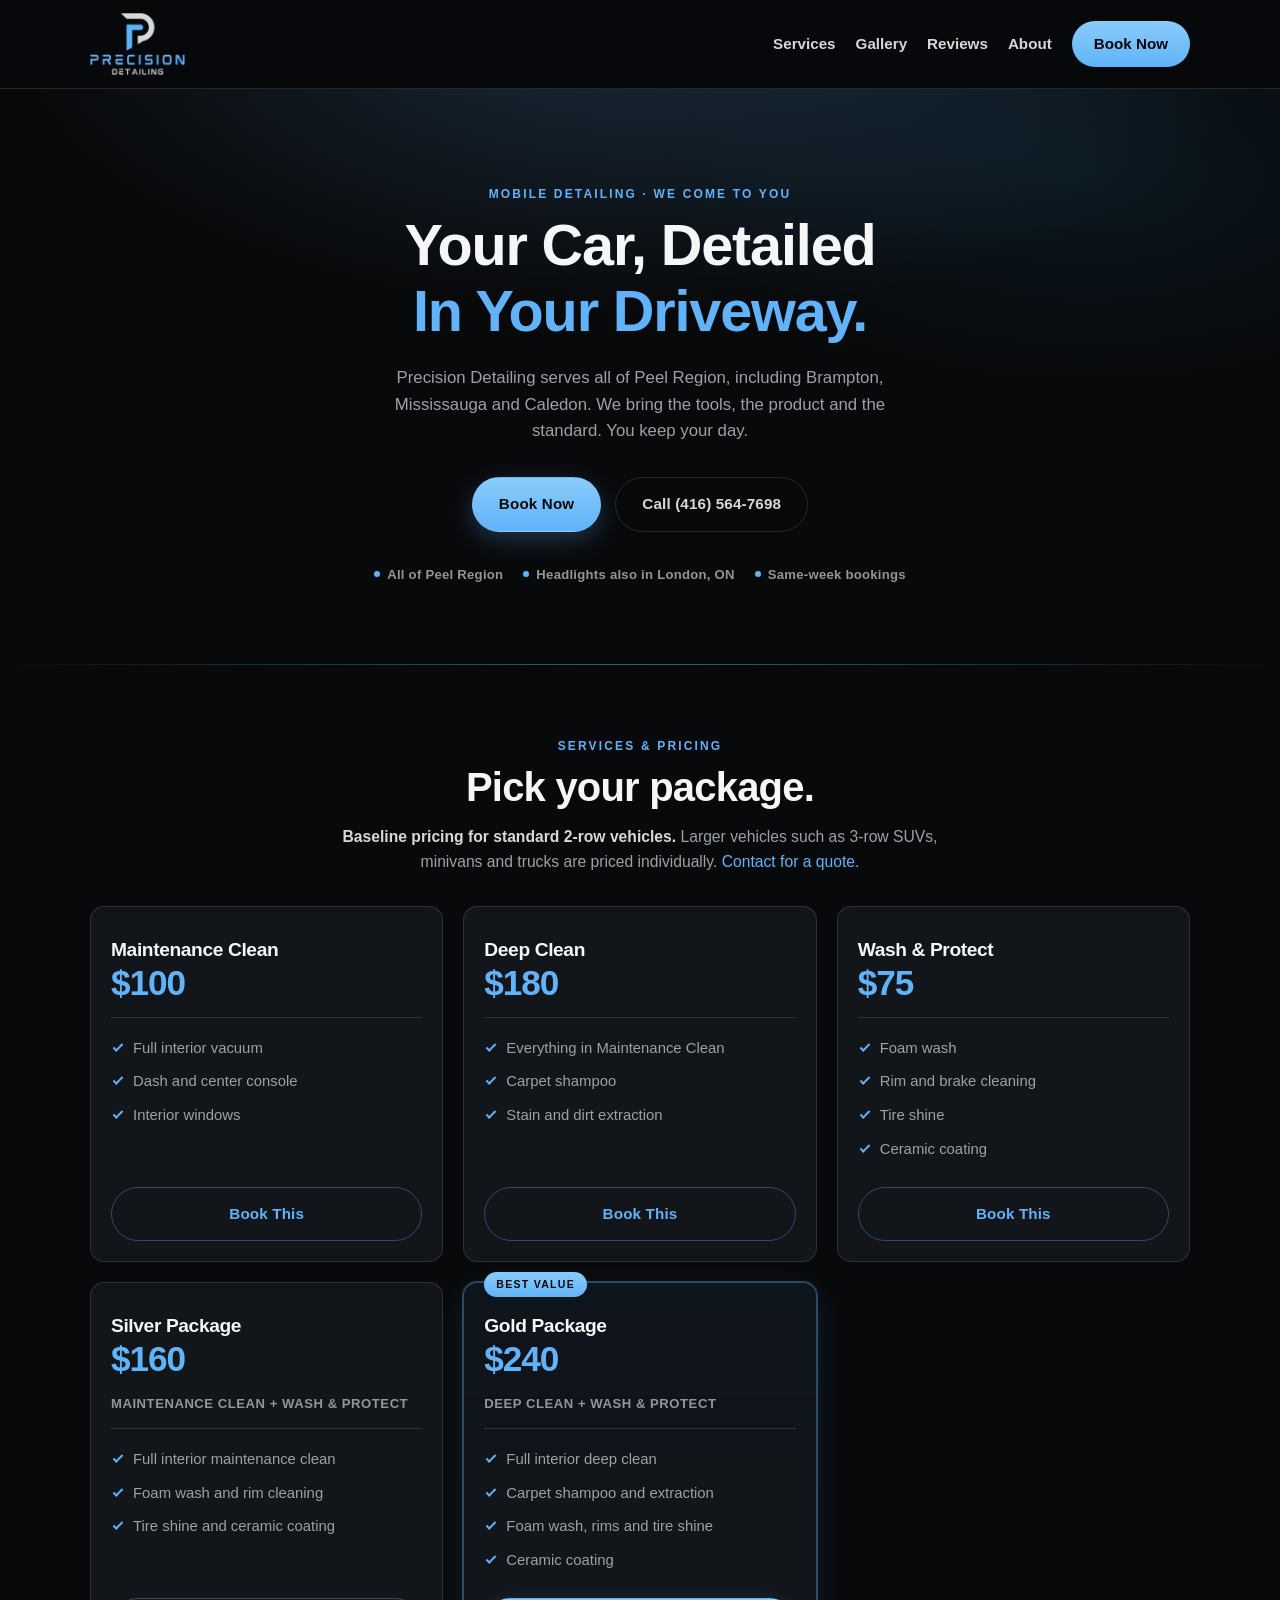
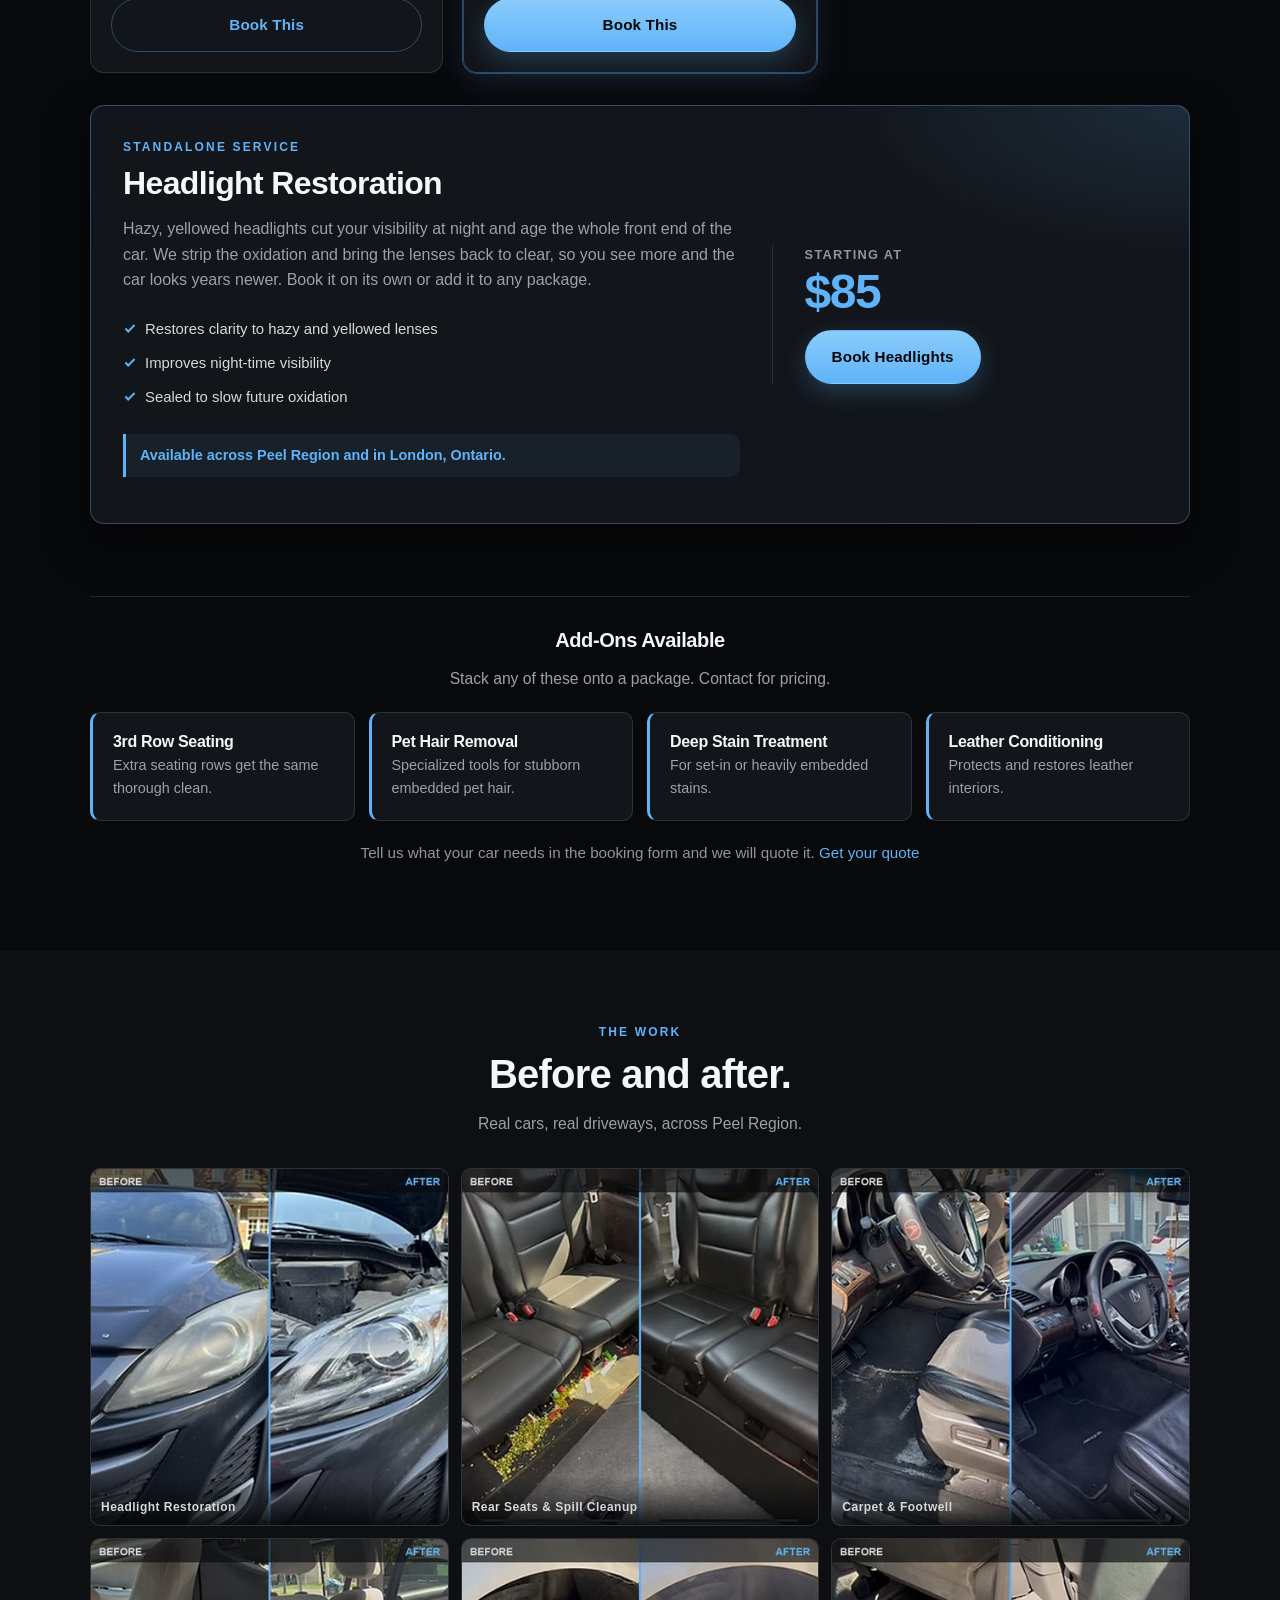
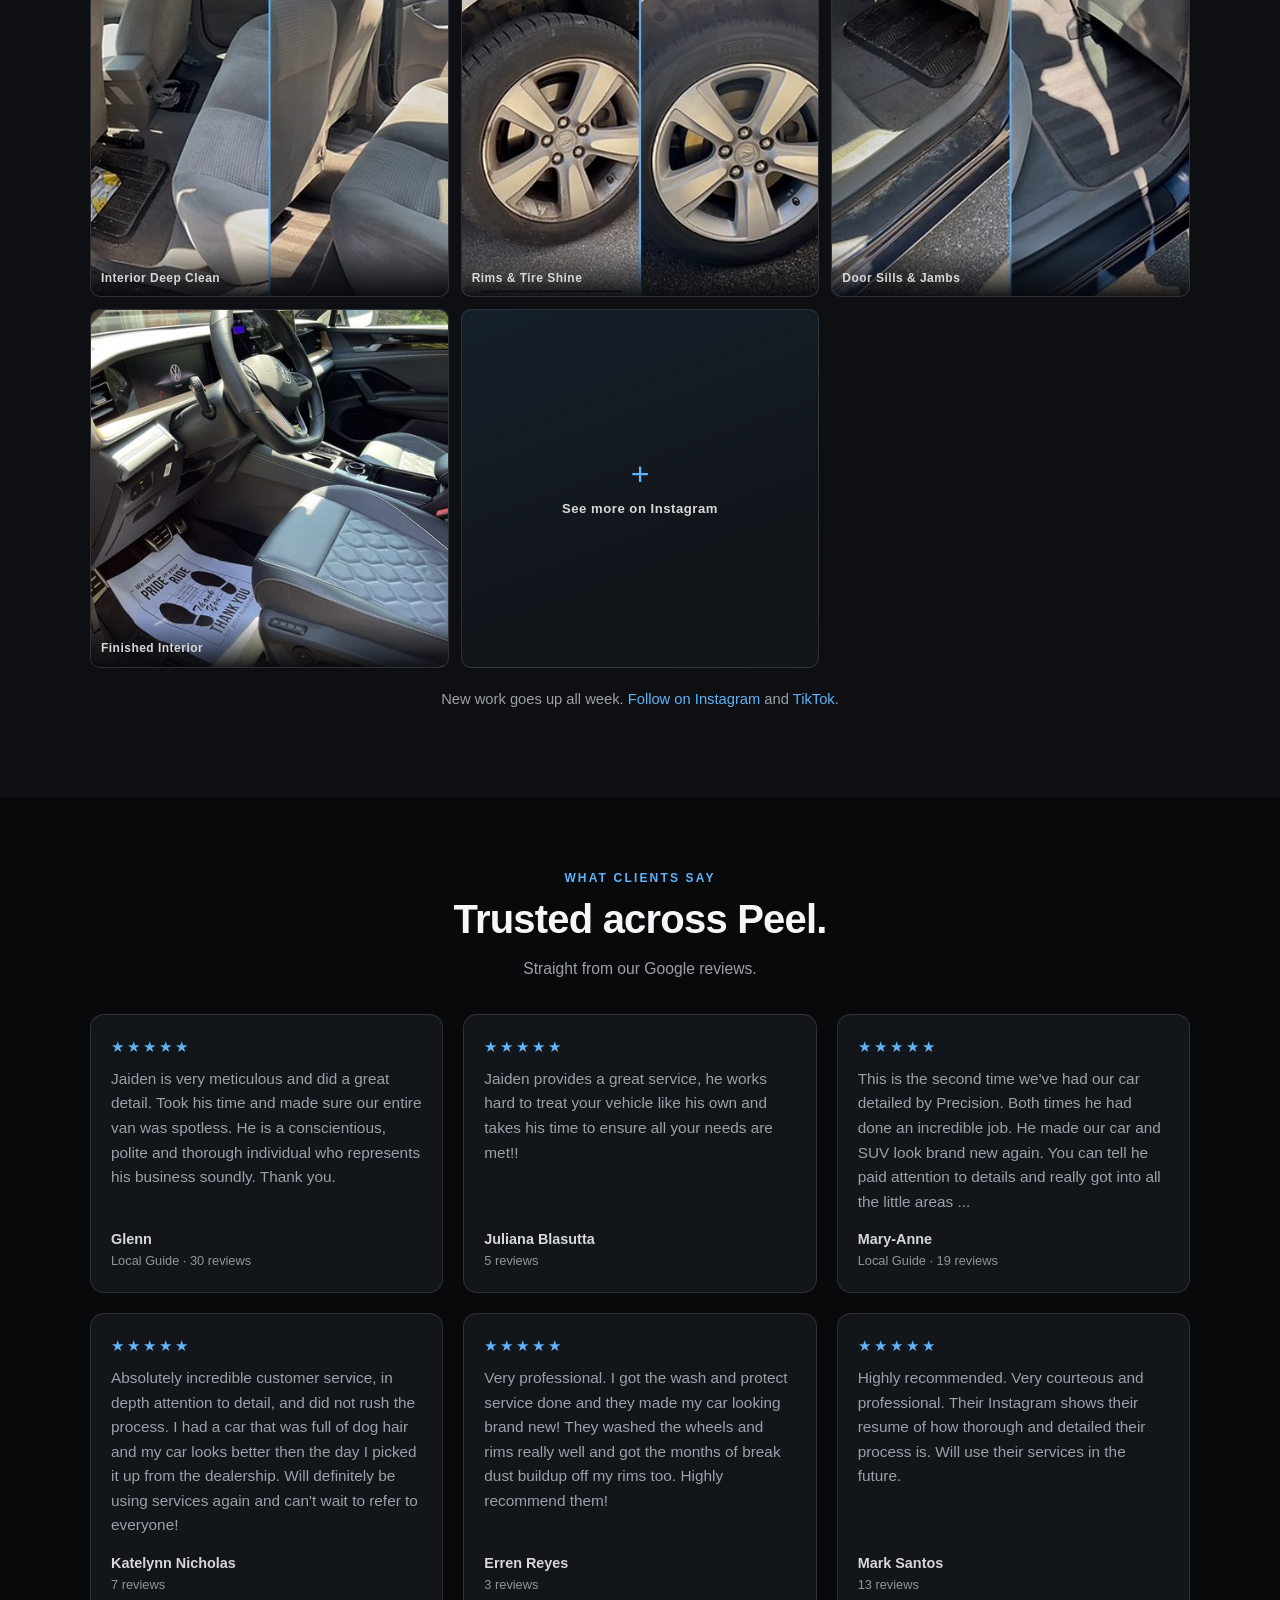
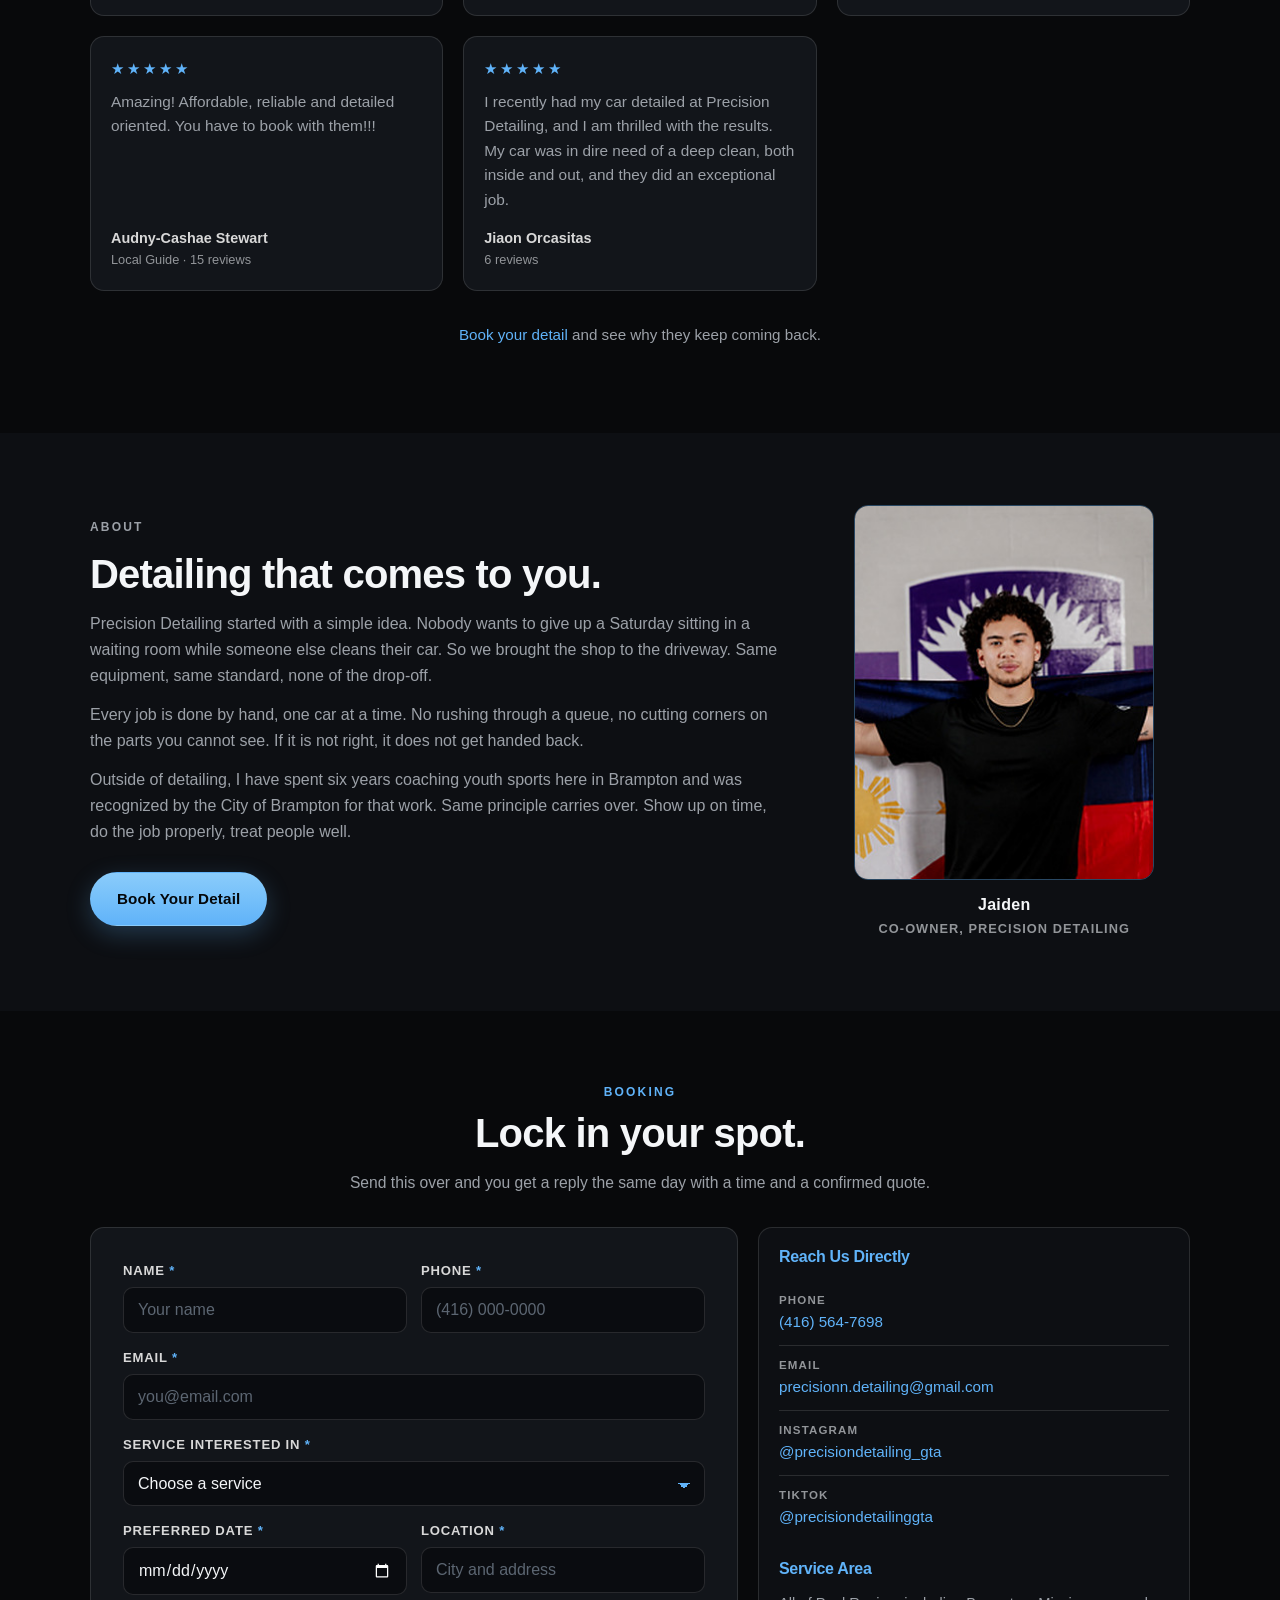
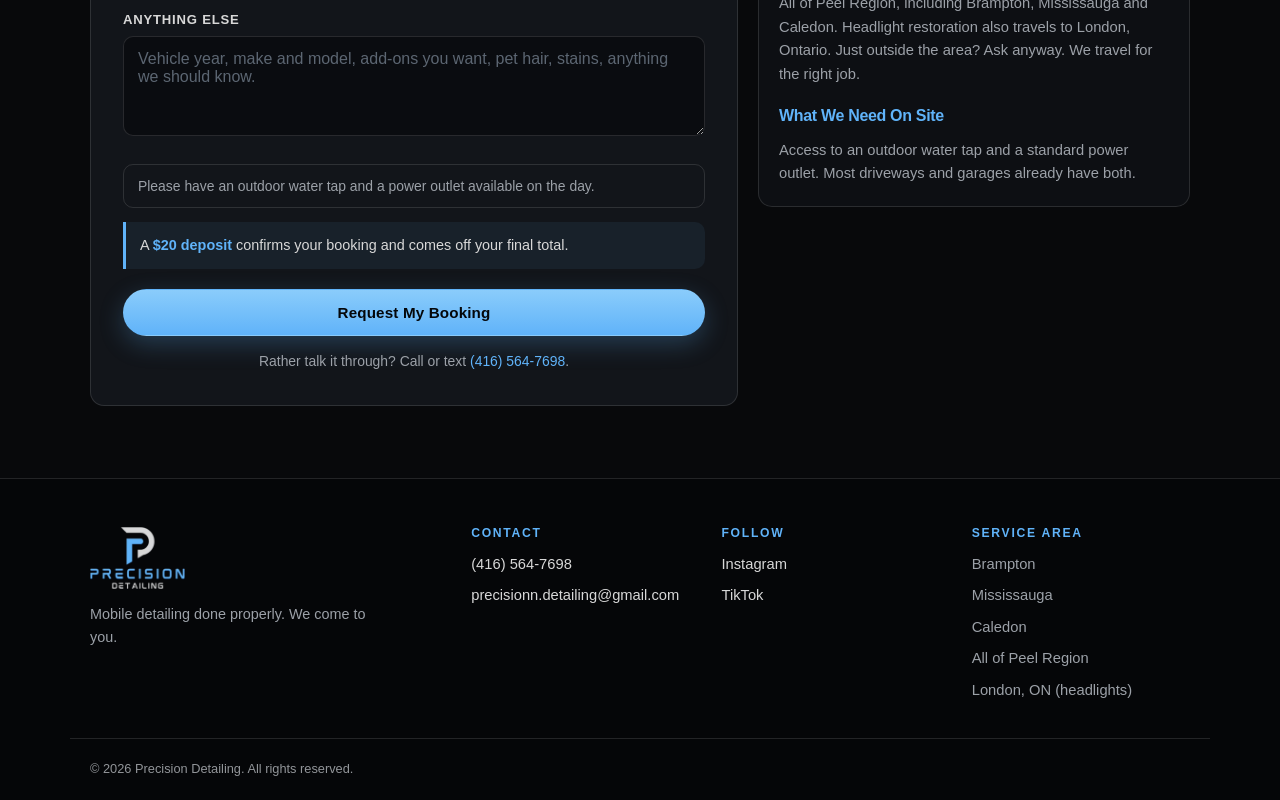
==== index.html @ 5f1ebd50 "Move site files to repo root and point URLs at the live domain The site lived in a "Precision-detail" ====
<!DOCTYPE html>
<html lang="en">
<head>
<meta charset="utf-8">
<meta name="viewport" content="width=device-width, initial-scale=1">

<!-- ============================================================
     SEO / PAGE META
     Swap this copy if you change your positioning later.
     ============================================================ -->
<title>Mobile Car Detailing in Brampton &amp; Mississauga | Precision Detailing</title>
<meta name="description" content="Precision Detailing brings professional mobile car detailing to your driveway across Peel Region, including Brampton, Mississauga and Caledon. Interior deep cleans, wash and ceramic protect, plus headlight restoration in Peel and London, Ontario. Book today.">
<meta name="theme-color" content="#0A0B0D">

<!-- UPDATE these two URLs once your real Netlify domain is live -->
<link rel="canonical" href="https://precisiondetailinggta.ca/">
<meta property="og:url" content="https://precisiondetailinggta.ca/">

<!-- Social share preview, built from your Peel Region banner graphic.
     Replace images/og-image.jpg with a 1200x630 photo if you prefer. -->
<meta property="og:type" content="website">
<meta property="og:title" content="Precision Detailing | Mobile Car Detailing, Brampton &amp; Mississauga">
<meta property="og:description" content="We come to you. Interior deep cleans, wash and ceramic protect across Peel Region. Headlight restoration in Peel and London, Ontario.">
<meta property="og:image" content="images/og-image.jpg">
<meta name="twitter:card" content="summary_large_image">

<!-- Favicon: your P mark, 256px on a black tile -->
<link rel="icon" href="favicon.png" type="image/png">
<link rel="apple-touch-icon" href="favicon.png">

<link rel="stylesheet" href="css/styles.css">

<!-- Marks that JavaScript is running. The scroll fade-in only applies when
     this class is present, so if JS ever fails the content still shows. -->
<script>document.documentElement.className += " js";</script>
</head>

<body>

<!-- Accessibility: lets keyboard users jump straight to the content -->
<a class="skip-link" href="#main">Skip to content</a>

<!-- ============================================================
     HEADER + NAV
     ============================================================ -->
<header class="site-header" id="siteHeader">
  <div class="wrap header-inner">

    <a class="brand" href="#hero" aria-label="Precision Detailing home">
      <!-- Logo, rebuilt from your Google profile upload with the black
           background removed so it sits on any dark surface.
           Size is controlled by .brand-logo in the stylesheet. -->
      <img class="brand-logo" fetchpriority="high" src="images/logo/logo.png" alt="Precision Detailing" width="400" height="260">
    </a>

    <!-- Mobile menu button -->
    <button class="nav-toggle" id="navToggle" aria-expanded="false" aria-controls="siteNav" aria-label="Open menu">
      <span class="nav-toggle-bar"></span>
      <span class="nav-toggle-bar"></span>
      <span class="nav-toggle-bar"></span>
    </button>

    <nav class="site-nav" id="siteNav" aria-label="Main">
      <ul>
        <li><a href="#services">Services</a></li>
        <li><a href="#gallery">Gallery</a></li>
        <li><a href="#reviews">Reviews</a></li>
        <li><a href="#about">About</a></li>
        <li><a class="nav-cta" href="#booking">Book Now</a></li>
      </ul>
    </nav>

  </div>
</header>

<main id="main">

<!-- ============================================================
     1. HERO
     ============================================================ -->
<section class="hero" id="hero">
  <div class="wrap hero-inner">

    <p class="eyebrow">Mobile Detailing &middot; We Come To You</p>

    <h1>Your Car, Detailed<br><span class="accent">In Your Driveway.</span></h1>

    <p class="hero-sub">
      Precision Detailing serves all of Peel Region, including Brampton,
      Mississauga and Caledon. We bring the tools, the product and the standard.
      You keep your day.
    </p>

    <div class="hero-actions">
      <a class="btn btn-primary" href="#booking">Book Now</a>
      <a class="btn btn-ghost" href="tel:+14165647698">Call (416) 564-7698</a>
    </div>

    <!-- Quick trust strip -->
    <ul class="trust-strip">
      <li>All of Peel Region</li>
      <li>Headlights also in London, ON</li>
      <li>Same-week bookings</li>
    </ul>

  </div>
</section>

<!-- ============================================================
     2. SERVICES &amp; PRICING
     ============================================================ -->
<section class="section" id="services">
  <div class="wrap">

    <header class="section-head">
      <p class="eyebrow">Services &amp; Pricing</p>
      <h2>Pick your package.</h2>
      <p class="section-sub">
        <strong>Baseline pricing for standard 2-row vehicles.</strong>
        Larger vehicles such as 3-row SUVs, minivans and trucks are priced individually.
        <a href="#booking">Contact for a quote.</a>
      </p>
    </header>

    <!-- PRICING CARDS
         To change a price, edit the number inside <span class="price-value">.
         To feature a different package, move the "card-featured" class. -->
    <div class="card-grid">

      <article class="card reveal">
        <h3 class="card-title">Maintenance Clean</h3>
        <p class="card-price"><span class="price-value">$100</span></p>
        <ul class="card-list">
          <li>Full interior vacuum</li>
          <li>Dash and center console</li>
          <li>Interior windows</li>
        </ul>
        <a class="btn btn-outline card-btn" href="#booking" data-service="Maintenance Clean - $100">Book This</a>
      </article>

      <article class="card reveal">
        <h3 class="card-title">Deep Clean</h3>
        <p class="card-price"><span class="price-value">$180</span></p>
        <ul class="card-list">
          <li>Everything in Maintenance Clean</li>
          <li>Carpet shampoo</li>
          <li>Stain and dirt extraction</li>
        </ul>
        <a class="btn btn-outline card-btn" href="#booking" data-service="Deep Clean - $180">Book This</a>
      </article>

      <article class="card reveal">
        <h3 class="card-title">Wash &amp; Protect</h3>
        <p class="card-price"><span class="price-value">$75</span></p>
        <ul class="card-list">
          <li>Foam wash</li>
          <li>Rim and brake cleaning</li>
          <li>Tire shine</li>
          <li>Ceramic coating</li>
        </ul>
        <a class="btn btn-outline card-btn" href="#booking" data-service="Wash &amp; Protect - $75">Book This</a>
      </article>

      <article class="card reveal">
        <h3 class="card-title">Silver Package</h3>
        <p class="card-price"><span class="price-value">$160</span></p>
        <p class="card-meta">Maintenance Clean + Wash &amp; Protect</p>
        <ul class="card-list">
          <li>Full interior maintenance clean</li>
          <li>Foam wash and rim cleaning</li>
          <li>Tire shine and ceramic coating</li>
        </ul>
        <a class="btn btn-outline card-btn" href="#booking" data-service="Silver Package - $160">Book This</a>
      </article>

      <article class="card card-featured reveal">
        <span class="card-flag">Best Value</span>
        <h3 class="card-title">Gold Package</h3>
        <p class="card-price"><span class="price-value">$240</span></p>
        <p class="card-meta">Deep Clean + Wash &amp; Protect</p>
        <ul class="card-list">
          <li>Full interior deep clean</li>
          <li>Carpet shampoo and extraction</li>
          <li>Foam wash, rims and tire shine</li>
          <li>Ceramic coating</li>
        </ul>
        <a class="btn btn-primary card-btn" href="#booking" data-service="Gold Package - $240">Book This</a>
      </article>

    </div>

    <!-- ------------------------------------------------------------
         HEADLIGHT RESTORATION
         Standalone service, equal weight to the packages above.
         ------------------------------------------------------------ -->
    <article class="feature-card reveal">
      <div class="feature-body">
        <p class="eyebrow">Standalone Service</p>
        <h3 class="feature-title">Headlight Restoration</h3>
        <p class="feature-text">
          Hazy, yellowed headlights cut your visibility at night and age the whole front end of the car.
          We strip the oxidation and bring the lenses back to clear, so you see more and the car looks
          years newer. Book it on its own or add it to any package.
        </p>
        <ul class="feature-list">
          <li>Restores clarity to hazy and yellowed lenses</li>
          <li>Improves night-time visibility</li>
          <li>Sealed to slow future oxidation</li>
        </ul>

        <!-- Headlights travel further than the rest of the menu -->
        <p class="feature-area">
          <strong>Available across Peel Region and in London, Ontario.</strong>
        </p>
      </div>

      <div class="feature-side">
        <p class="feature-price">
          <span class="price-lead">Starting at</span>
          <span class="price-value">$85</span>
        </p>
        <a class="btn btn-primary" href="#booking" data-service="Headlight Restoration - from $85">Book Headlights</a>
      </div>
    </article>

    <!-- ------------------------------------------------------------
         ADD-ONS (no prices, quoted on contact)
         ------------------------------------------------------------ -->
    <div class="addons">
      <header class="section-head section-head-sm">
        <h3>Add-Ons Available</h3>
        <p class="section-sub">Stack any of these onto a package. Contact for pricing.</p>
      </header>

      <ul class="addon-list">
        <li class="addon">
          <h4>3rd Row Seating</h4>
          <p>Extra seating rows get the same thorough clean.</p>
        </li>
        <li class="addon">
          <h4>Pet Hair Removal</h4>
          <p>Specialized tools for stubborn embedded pet hair.</p>
        </li>
        <li class="addon">
          <h4>Deep Stain Treatment</h4>
          <p>For set-in or heavily embedded stains.</p>
        </li>
        <li class="addon">
          <h4>Leather Conditioning</h4>
          <p>Protects and restores leather interiors.</p>
        </li>

        <!-- TEMPORARILY REMOVED. Delete these comment markers to put it back.
             If you do, change the desktop .addon-list column count in
             css/styles.css back to 3 so five cards still sit evenly.
        <li class="addon">
          <h4>Clay Bar / Paint Decontamination</h4>
          <p>Removes bonded contaminants before wash or coating.</p>
        </li>
        -->
      </ul>

      <p class="addons-cta">
        Tell us what your car needs in the booking form and we will quote it.
        <a href="#booking">Get your quote</a>
      </p>
    </div>

  </div>
</section>

<!-- ============================================================
     3. GALLERY

     Eight tiles. The first six are your before and after pairs, each
     one composed into a single image so the split reads instantly on a
     phone. The last two are finished-result shots.

     TO ADD A PAIR: the composites were built from the originals in
     images/incoming/. Send me a new pair and I will build the tile, or
     drop any square image in images/gallery/ and copy a <figure> block.

     Keep each file under about 300KB so the page stays quick on mobile.
     ============================================================ -->
<section class="section section-alt" id="gallery">
  <div class="wrap">

    <header class="section-head">
      <p class="eyebrow">The Work</p>
      <h2>Before and after.</h2>
      <p class="section-sub">Real cars, real driveways, across Peel Region.</p>
    </header>

    <div class="gallery-grid">

      <figure class="gallery-item reveal">
        <img srcset="images/gallery/ba-headlight-420.jpg 420w, images/gallery/ba-headlight.jpg 720w" sizes="(min-width: 1180px) 360px, (min-width: 600px) 31vw, 46vw" src="images/gallery/ba-headlight.jpg" alt="Headlight before and after restoration, hazy yellow lens restored to clear" loading="lazy" decoding="async" width="720" height="720">
        <figcaption>Headlight Restoration</figcaption>
      </figure>

      <figure class="gallery-item reveal">
        <img srcset="images/gallery/ba-rear-seats-420.jpg 420w, images/gallery/ba-rear-seats.jpg 720w" sizes="(min-width: 1180px) 360px, (min-width: 600px) 31vw, 46vw" src="images/gallery/ba-rear-seats.jpg" alt="Rear leather seats before and after, spilled candy and debris fully removed" loading="lazy" decoding="async" width="720" height="720">
        <figcaption>Rear Seats &amp; Spill Cleanup</figcaption>
      </figure>

      <figure class="gallery-item reveal">
        <img srcset="images/gallery/ba-carpet-420.jpg 420w, images/gallery/ba-carpet.jpg 720w" sizes="(min-width: 1180px) 360px, (min-width: 600px) 31vw, 46vw" src="images/gallery/ba-carpet.jpg" alt="Driver footwell before and after, stained carpet shampooed clean" loading="lazy" decoding="async" width="720" height="720">
        <figcaption>Carpet &amp; Footwell</figcaption>
      </figure>

      <figure class="gallery-item reveal">
        <img srcset="images/gallery/ba-interior-420.jpg 420w, images/gallery/ba-interior.jpg 720w" sizes="(min-width: 1180px) 360px, (min-width: 600px) 31vw, 46vw" src="images/gallery/ba-interior.jpg" alt="Cloth interior before and after a full deep clean" loading="lazy" decoding="async" width="720" height="720">
        <figcaption>Interior Deep Clean</figcaption>
      </figure>

      <figure class="gallery-item reveal">
        <img srcset="images/gallery/ba-wheel-420.jpg 420w, images/gallery/ba-wheel.jpg 720w" sizes="(min-width: 1180px) 360px, (min-width: 600px) 31vw, 46vw" src="images/gallery/ba-wheel.jpg" alt="Wheel before and after, brake dust removed and tire shine applied" loading="lazy" decoding="async" width="720" height="720">
        <figcaption>Rims &amp; Tire Shine</figcaption>
      </figure>

      <figure class="gallery-item reveal">
        <img srcset="images/gallery/ba-door-sill-420.jpg 420w, images/gallery/ba-door-sill.jpg 720w" sizes="(min-width: 1180px) 360px, (min-width: 600px) 31vw, 46vw" src="images/gallery/ba-door-sill.jpg" alt="Door sill and jamb before and after cleaning" loading="lazy" decoding="async" width="720" height="720">
        <figcaption>Door Sills &amp; Jambs</figcaption>
      </figure>

      <figure class="gallery-item reveal">
        <img srcset="images/gallery/interior-deep-clean-420.jpg 420w, images/gallery/interior-deep-clean.jpg 720w" sizes="(min-width: 1180px) 360px, (min-width: 600px) 31vw, 46vw" src="images/gallery/interior-deep-clean.jpg" alt="Freshly detailed Volkswagen interior with the driver area spotless" loading="lazy" decoding="async" width="720" height="720">
        <figcaption>Finished Interior</figcaption>
      </figure>

      <!-- Closing CTA tile. Spans the full grid width so the rows above
           stay even no matter how many photos you add. -->
      <a class="gallery-item gallery-more reveal" href="https://www.instagram.com/precisiondetailing_gta/" target="_blank" rel="noopener">
        <span class="gallery-more-inner">
          <span class="gallery-more-plus" aria-hidden="true">+</span>
          <span class="gallery-more-text">See more on Instagram</span>
        </span>
      </a>

    </div>

    <p class="gallery-note">
      New work goes up all week.
      <a href="https://www.instagram.com/precisiondetailing_gta/" target="_blank" rel="noopener">Follow on Instagram</a>
      and
      <a href="https://www.tiktok.com/@precisiondetailinggta" target="_blank" rel="noopener">TikTok</a>.
    </p>

  </div>
</section>

<!-- ============================================================
     REVIEWS

     Real Google reviews, quoted word for word.

     TO ADD A NEW ONE: copy any <blockquote> block below, paste it at
     the top of the grid, and swap the text and the name. Keep the
     newest at the top.

     Two reviews were cut off by the Google "More" link when they were
     collected. Those two end with an ellipsis and are marked with a
     comment. Paste the full text in whenever you grab it.
     ============================================================ -->
<section class="section" id="reviews">
  <div class="wrap">

    <header class="section-head">
      <p class="eyebrow">What Clients Say</p>
      <h2>Trusted across Peel.</h2>
      <p class="section-sub">Straight from our Google reviews.</p>
    </header>

    <div class="review-grid">

      <blockquote class="review reveal">
        <p class="stars" aria-label="5 out of 5 stars">&#9733;&#9733;&#9733;&#9733;&#9733;</p>
        <p class="review-text">Jaiden is very meticulous and did a great detail. Took his time and made sure our entire van was spotless. He is a conscientious, polite and thorough individual who represents his business soundly. Thank you.</p>
        <cite>Glenn <span>Local Guide &middot; 30 reviews</span></cite>
      </blockquote>

      <blockquote class="review reveal">
        <p class="stars" aria-label="5 out of 5 stars">&#9733;&#9733;&#9733;&#9733;&#9733;</p>
        <p class="review-text">Jaiden provides a great service, he works hard to treat your vehicle like his own and takes his time to ensure all your needs are met!!</p>
        <cite>Juliana Blasutta <span>5 reviews</span></cite>
      </blockquote>

      <!-- Text below was truncated by Google. Paste the full version when you have it. -->
      <blockquote class="review reveal">
        <p class="stars" aria-label="5 out of 5 stars">&#9733;&#9733;&#9733;&#9733;&#9733;</p>
        <p class="review-text">This is the second time we've had our car detailed by Precision. Both times he had done an incredible job. He made our car and SUV look brand new again. You can tell he paid attention to details and really got into all the little areas ...</p>
        <cite>Mary-Anne <span>Local Guide &middot; 19 reviews</span></cite>
      </blockquote>

      <blockquote class="review reveal">
        <p class="stars" aria-label="5 out of 5 stars">&#9733;&#9733;&#9733;&#9733;&#9733;</p>
        <p class="review-text">Absolutely incredible customer service, in depth attention to detail, and did not rush the process. I had a car that was full of dog hair and my car looks better then the day I picked it up from the dealership. Will definitely be using services again and can't wait to refer to everyone!</p>
        <cite>Katelynn Nicholas <span>7 reviews</span></cite>
      </blockquote>

      <blockquote class="review reveal">
        <p class="stars" aria-label="5 out of 5 stars">&#9733;&#9733;&#9733;&#9733;&#9733;</p>
        <p class="review-text">Very professional. I got the wash and protect service done and they made my car looking brand new! They washed the wheels and rims really well and got the months of break dust buildup off my rims too. Highly recommend them!</p>
        <cite>Erren Reyes <span>3 reviews</span></cite>
      </blockquote>

      <blockquote class="review reveal">
        <p class="stars" aria-label="5 out of 5 stars">&#9733;&#9733;&#9733;&#9733;&#9733;</p>
        <p class="review-text">Highly recommended. Very courteous and professional. Their Instagram shows their resume of how thorough and detailed their process is. Will use their services in the future.</p>
        <cite>Mark Santos <span>13 reviews</span></cite>
      </blockquote>

      <blockquote class="review reveal">
        <p class="stars" aria-label="5 out of 5 stars">&#9733;&#9733;&#9733;&#9733;&#9733;</p>
        <p class="review-text">Amazing! Affordable, reliable and detailed oriented. You have to book with them!!!</p>
        <cite>Audny-Cashae Stewart <span>Local Guide &middot; 15 reviews</span></cite>
      </blockquote>

      <!-- Text below was truncated by Google. Paste the full version when you have it. -->
      <blockquote class="review reveal">
        <p class="stars" aria-label="5 out of 5 stars">&#9733;&#9733;&#9733;&#9733;&#9733;</p>
        <p class="review-text">I recently had my car detailed at Precision Detailing, and I am thrilled with the results. My car was in dire need of a deep clean, both inside and out, and they did an exceptional job.</p>
        <cite>Jiaon Orcasitas <span>6 reviews</span></cite>
      </blockquote>

    </div>

    <!-- LINK TO YOUR GOOGLE PROFILE
         Send me your Google Business Profile URL and I will drop it in
         here, or paste it into the href yourself and delete this comment. -->
    <p class="reviews-cta">
      <a href="#booking">Book your detail</a> and see why they keep coming back.
    </p>

  </div>
</section>

<!-- ============================================================
     4. ABOUT
     ============================================================ -->
<section class="section section-alt" id="about">
  <div class="wrap about-inner">

    <div class="about-copy">
      <p class="eyebrow">About</p>
      <h2>Detailing that comes to you.</h2>

      <p>
        Precision Detailing started with a simple idea. Nobody wants to give up a Saturday
        sitting in a waiting room while someone else cleans their car. So we brought the shop
        to the driveway. Same equipment, same standard, none of the drop-off.
      </p>

      <p>
        Every job is done by hand, one car at a time. No rushing through a queue, no cutting
        corners on the parts you cannot see. If it is not right, it does not get handed back.
      </p>

      <p>
        Outside of detailing, I have spent six years coaching youth sports here in Brampton and
        was recognized by the City of Brampton for that work. Same principle carries over.
        Show up on time, do the job properly, treat people well.
      </p>

      <a class="btn btn-primary" href="#booking">Book Your Detail</a>
    </div>

    <!-- Co-owner card. The portrait is deliberately capped at 300px so it
         displays close to its native resolution and stays sharp.
         To swap the photo, drop a new file in images/ and update the src.
         A 4:5 crop fits the frame without any cropping surprises. -->
    <figure class="about-media">
      <img src="images/about-photo.jpg"
           srcset="images/about-photo.jpg 300w, images/about-photo-600.jpg 600w"
           sizes="300px"
           alt="Jaiden, co-owner of Precision Detailing" loading="lazy" decoding="async" width="300" height="375">
      <figcaption>
        <strong>Jaiden</strong>
        <span>Co-Owner, Precision Detailing</span>
      </figcaption>
    </figure>

  </div>
</section>

<!-- ============================================================
     5. BOOKING / CONTACT
     ------------------------------------------------------------
     THIS SECTION IS A SELF-CONTAINED COMPONENT.

     TO SWAP IN A BOOKING WIDGET LATER (Acuity, Calendly, Square):
       1. Delete everything between BOOKING-FORM START and
          BOOKING-FORM END below.
       2. Paste the widget embed code in that gap.
     Nothing else on the page reads from this form, so the rest of
     the site keeps working untouched.
     ============================================================ -->
<section class="section" id="booking">
  <div class="wrap">

    <header class="section-head">
      <p class="eyebrow">Booking</p>
      <h2>Lock in your spot.</h2>
      <p class="section-sub">
        Send this over and you get a reply the same day with a time and a confirmed quote.
      </p>
    </header>

    <div class="booking-panel">

      <!-- ===== BOOKING-FORM START ===== -->
      <!--
        NETLIFY FORMS SETUP
          - data-netlify="true" registers the form automatically on deploy.
          - The hidden "form-name" input is required by Netlify.
          - data-netlify-honeypot enables spam filtering via the bot-field.
          - Submissions land in: Netlify dashboard > Forms > booking
          - Email alerts: Forms > Settings and usage > Form notifications
          - action="/thanks.html" sends people to the thank-you page on submit.
      -->
      <form
        class="booking-form"
        name="booking"
        method="POST"
        action="/thanks.html"
        data-netlify="true"
        data-netlify-honeypot="bot-field"
      >
        <input type="hidden" name="form-name" value="booking">

        <!-- Honeypot. Hidden from real users, catches bots. -->
        <p class="hidden-field">
          <label>Leave this field empty: <input name="bot-field" tabindex="-1" autocomplete="off"></label>
        </p>

        <div class="field-row">
          <div class="field">
            <label for="name">Name <span class="req">*</span></label>
            <input type="text" id="name" name="name" autocomplete="name" required placeholder="Your name">
          </div>

          <div class="field">
            <label for="phone">Phone <span class="req">*</span></label>
            <input type="tel" id="phone" name="phone" autocomplete="tel" required placeholder="(416) 000-0000">
          </div>
        </div>

        <div class="field">
          <label for="email">Email <span class="req">*</span></label>
          <input type="email" id="email" name="email" autocomplete="email" required placeholder="you@email.com">
        </div>

        <div class="field">
          <label for="service">Service Interested In <span class="req">*</span></label>
          <!-- Clicking "Book This" on any package auto-selects the match here. -->
          <select id="service" name="service" required>
            <option value="" disabled selected>Choose a service</option>
            <option>Maintenance Clean - $100</option>
            <option>Deep Clean - $180</option>
            <option>Wash &amp; Protect - $75</option>
            <option>Silver Package - $160</option>
            <option>Gold Package - $240</option>
            <option>Headlight Restoration - from $85</option>
            <option>Add-ons only, quote me</option>
            <option>Larger vehicle (3-row SUV, minivan, truck), quote me</option>
            <option>Not sure yet, recommend something</option>
          </select>
        </div>

        <div class="field-row">
          <div class="field">
            <label for="date">Preferred Date <span class="req">*</span></label>
            <input type="date" id="date" name="preferred-date" required>
          </div>

          <div class="field">
            <label for="location">Location <span class="req">*</span></label>
            <input type="text" id="location" name="location" autocomplete="address-level2" required placeholder="City and address">
          </div>
        </div>

        <div class="field">
          <label for="notes">Anything Else</label>
          <textarea id="notes" name="notes" rows="4" placeholder="Vehicle year, make and model, add-ons you want, pet hair, stains, anything we should know."></textarea>
        </div>

        <!-- On-site requirement. Remove this if you add a water tank
             and generator to the setup later. -->
        <p class="site-note">
          Please have an outdoor water tap and a power outlet available on the day.
        </p>

        <!-- Deposit note. Edit the amount here if it ever changes. -->
        <p class="deposit-note">
          A <strong>$20 deposit</strong> confirms your booking and comes off your final total.
        </p>

        <button class="btn btn-primary btn-block" type="submit">Request My Booking</button>

        <p class="form-fineprint">
          Rather talk it through? Call or text <a href="tel:+14165647698">(416) 564-7698</a>.
        </p>
      </form>
      <!-- ===== BOOKING-FORM END ===== -->

      <!-- Contact card. Sits beside the form on desktop, below it on mobile. -->
      <aside class="booking-aside">
        <h3>Reach Us Directly</h3>
        <ul class="contact-list">
          <li><span class="contact-label">Phone</span><a href="tel:+14165647698">(416) 564-7698</a></li>
          <li><span class="contact-label">Email</span><a href="mailto:precisionn.detailing@gmail.com">precisionn.detailing@gmail.com</a></li>
          <li><span class="contact-label">Instagram</span><a href="https://www.instagram.com/precisiondetailing_gta/" target="_blank" rel="noopener">@precisiondetailing_gta</a></li>
          <li><span class="contact-label">TikTok</span><a href="https://www.tiktok.com/@precisiondetailinggta" target="_blank" rel="noopener">@precisiondetailinggta</a></li>
        </ul>

        <h3 class="aside-sub">Service Area</h3>
        <p class="aside-text">
          All of Peel Region, including Brampton, Mississauga and Caledon.
          Headlight restoration also travels to London, Ontario.
          Just outside the area? Ask anyway. We travel for the right job.
        </p>

        <!-- What the client needs to have ready.
             Edit this if your setup changes and you add a water tank. -->
        <h3 class="aside-sub">What We Need On Site</h3>
        <p class="aside-text">
          Access to an outdoor water tap and a standard power outlet.
          Most driveways and garages already have both.
        </p>
      </aside>

    </div>
  </div>
</section>

</main>

<!-- ============================================================
     6. FOOTER
     ============================================================ -->
<footer class="site-footer">
  <div class="wrap footer-inner">

    <div class="footer-brand">
      <img class="brand-logo brand-logo-footer" loading="lazy" decoding="async" src="images/logo/logo.png" alt="Precision Detailing" width="400" height="260">

      <p class="footer-tagline">Mobile detailing done properly. We come to you.</p>
    </div>

    <div class="footer-col">
      <h4>Contact</h4>
      <ul>
        <li><a href="tel:+14165647698">(416) 564-7698</a></li>
        <li><a href="mailto:precisionn.detailing@gmail.com">precisionn.detailing@gmail.com</a></li>
      </ul>
    </div>

    <div class="footer-col">
      <h4>Follow</h4>
      <ul>
        <li><a href="https://www.instagram.com/precisiondetailing_gta/" target="_blank" rel="noopener">Instagram</a></li>
        <li><a href="https://www.tiktok.com/@precisiondetailinggta" target="_blank" rel="noopener">TikTok</a></li>
      </ul>
    </div>

    <div class="footer-col">
      <h4>Service Area</h4>
      <ul>
        <li>Brampton</li>
        <li>Mississauga</li>
        <li>Caledon</li>
        <li>All of Peel Region</li>
        <li>London, ON (headlights)</li>
      </ul>
    </div>

  </div>

  <div class="wrap footer-bottom">
    <p>&copy; <span id="year">2026</span> Precision Detailing. All rights reserved.</p>
  </div>
</footer>

<!-- Sticky mobile action bar. Hidden on desktop. -->
<div class="mobile-bar">
  <a class="mobile-bar-call" href="tel:+14165647698">Call</a>
  <a class="mobile-bar-book" href="#booking">Book Now</a>
</div>

<!-- Lightbox overlay for gallery images -->
<div class="lightbox" id="lightbox" hidden>
  <button class="lightbox-close" id="lightboxClose" aria-label="Close image">&times;</button>
  <img id="lightboxImg" src="" alt="">
</div>

<!-- ============================================================
     LOCAL BUSINESS SCHEMA
     Helps Google surface you for searches like
     "mobile detailing Brampton" and "mobile detailing Mississauga".
     UPDATE the url, image and logo values once your domain is live.
     ============================================================ -->
<script type="application/ld+json">
{
  "@context": "https://schema.org",
  "@type": "AutoDetailing",
  "@id": "https://precisiondetailinggta.ca/#business",
  "name": "Precision Detailing",
  "description": "Mobile car detailing serving all of Peel Region, including Brampton, Mississauga and Caledon. Interior maintenance and deep cleans, exterior wash with ceramic coating, and headlight restoration, performed at the customer location. Headlight restoration is also available in London, Ontario.",
  "url": "https://precisiondetailinggta.ca/",
  "image": "https://precisiondetailinggta.ca/images/og-image.jpg",
  "logo": "https://precisiondetailinggta.ca/images/logo/logo.png",
  "telephone": "+1-416-564-7698",
  "email": "precisionn.detailing@gmail.com",
  "priceRange": "$75-$240",
  "currenciesAccepted": "CAD",
  "address": {
    "@type": "PostalAddress",
    "addressLocality": "Brampton",
    "addressRegion": "ON",
    "addressCountry": "CA"
  },
  "areaServed": [
    { "@type": "City", "name": "Brampton" },
    { "@type": "City", "name": "Mississauga" },
    { "@type": "City", "name": "Caledon" },
    { "@type": "AdministrativeArea", "name": "Peel Region" }
  ],
  "sameAs": [
    "https://www.instagram.com/precisiondetailing_gta/",
    "https://www.tiktok.com/@precisiondetailinggta"
  ],
  "hasOfferCatalog": {
    "@type": "OfferCatalog",
    "name": "Mobile Detailing Services",
    "itemListElement": [
      {
        "@type": "Offer",
        "priceCurrency": "CAD",
        "price": "100",
        "itemOffered": {
          "@type": "Service",
          "name": "Maintenance Clean",
          "description": "Interior vacuum, dash and center console, interior windows. Baseline price for standard 2-row vehicles."
        }
      },
      {
        "@type": "Offer",
        "priceCurrency": "CAD",
        "price": "180",
        "itemOffered": {
          "@type": "Service",
          "name": "Deep Clean",
          "description": "Everything in the Maintenance Clean plus carpet shampoo and stain and dirt extraction."
        }
      },
      {
        "@type": "Offer",
        "priceCurrency": "CAD",
        "price": "75",
        "itemOffered": {
          "@type": "Service",
          "name": "Wash and Protect",
          "description": "Foam wash, rim and brake cleaning, tire shine and ceramic coating."
        }
      },
      {
        "@type": "Offer",
        "priceCurrency": "CAD",
        "price": "160",
        "itemOffered": {
          "@type": "Service",
          "name": "Silver Package",
          "description": "Maintenance Clean combined with Wash and Protect."
        }
      },
      {
        "@type": "Offer",
        "priceCurrency": "CAD",
        "price": "240",
        "itemOffered": {
          "@type": "Service",
          "name": "Gold Package",
          "description": "Deep Clean combined with Wash and Protect."
        }
      },
      {
        "@type": "Offer",
        "priceCurrency": "CAD",
        "priceSpecification": {
          "@type": "PriceSpecification",
          "priceCurrency": "CAD",
          "minPrice": "85"
        },
        "areaServed": [
          { "@type": "City", "name": "Brampton" },
          { "@type": "City", "name": "Mississauga" },
          { "@type": "City", "name": "Caledon" },
          { "@type": "AdministrativeArea", "name": "Peel Region" },
          { "@type": "City", "name": "London", "containedInPlace": { "@type": "AdministrativeArea", "name": "Ontario" } }
        ],
        "itemOffered": {
          "@type": "Service",
          "name": "Headlight Restoration",
          "description": "Restores clarity to hazy, yellowed headlights, improving visibility and appearance. Starting at 85 CAD. Available across Peel Region and in London, Ontario."
        }
      }
    ]
  }
}
</script>

<script src="js/main.js" defer></script>
</body>
</html>
---- css/styles.css ----
/* ============================================================
   PRECISION DETAILING
   Mobile-first stylesheet.

   Structure of this file:
     1.  Design tokens (colors, spacing, type)
     2.  Base and reset
     3.  Buttons
     4.  Header and navigation
     5.  Hero
     6.  Section shells
     7.  Pricing cards
     8.  Headlight restoration feature
     9.  Add-ons
     10. Gallery and lightbox
     11. Reviews
     12. About
     13. Booking form
     14. Footer
     15. Sticky mobile bar
     16. Reveal animation
     17. Desktop breakpoints
   ============================================================ */


/* ------------------------------------------------------------
   1. DESIGN TOKENS
   All brand colors live here. Change them in one place and the
   whole site follows. Values are pulled from the logo:
   black background, light blue primary, silver secondary.
   ------------------------------------------------------------ */
:root {
  /* Backgrounds */
  --bg:          #08090B;   /* page black */
  --bg-alt:      #0D0F13;   /* alternating section band */
  --surface:     #12151A;   /* cards and panels */
  --surface-2:   #171B21;   /* raised / hover state */

  /* Brand accents.
     Sampled straight from the logo file, so these match it exactly. */
  --blue:        #60B3F9;   /* the logo blue */
  --blue-bright: #8ACCFB;   /* hover / highlight */
  --blue-deep:   #2A7FBE;   /* gradients and shadows */
  --silver:      #D8D8D8;   /* the logo silver */
  --silver-dim:  #929599;   /* muted silver for body copy */

  /* Text */
  --text:        #F4F6F8;
  --text-muted:  #9CA1A8;

  /* Lines */
  --line:        rgba(216, 216, 216, 0.14);
  --line-blue:   rgba(96, 179, 249, 0.35);

  /* Layout */
  --wrap:        1140px;
  --radius:      14px;
  --radius-sm:   10px;

  /* Spacing scale */
  --s-1: 0.5rem;
  --s-2: 0.875rem;
  --s-3: 1.25rem;
  --s-4: 2rem;
  --s-5: 3rem;
  --s-6: 4.5rem;

  /* Effects */
  --shadow: 0 18px 40px rgba(0, 0, 0, 0.5);
  --glow:   0 0 0 1px var(--line-blue), 0 10px 30px rgba(96, 179, 249, 0.14);

  /* Type.
     Uses the system font stack so nothing has to download.
     Want a custom font? Add a Google Fonts <link> in index.html
     and put the family name at the front of this list. */
  --font: -apple-system, BlinkMacSystemFont, "Segoe UI", Roboto,
          "Helvetica Neue", Arial, sans-serif;
}


/* ------------------------------------------------------------
   2. BASE AND RESET
   ------------------------------------------------------------ */
*, *::before, *::after { box-sizing: border-box; }

html {
  scroll-behavior: smooth;
  /* Stops sticky header from covering anchor targets */
  scroll-padding-top: 84px;
  -webkit-text-size-adjust: 100%;
}

body {
  margin: 0;
  background: var(--bg);
  color: var(--text);
  font-family: var(--font);
  font-size: 16px;
  line-height: 1.6;
  -webkit-font-smoothing: antialiased;
  overflow-x: hidden;
  /* Room for the sticky mobile action bar */
  padding-bottom: 68px;
}

img { max-width: 100%; height: auto; display: block; }

a { color: var(--blue); text-decoration: none; }
a:hover { color: var(--blue-bright); }

h1, h2, h3, h4 {
  margin: 0 0 var(--s-2);
  line-height: 1.15;
  letter-spacing: -0.02em;
  font-weight: 700;
}

h1 { font-size: clamp(2.1rem, 8vw, 3.6rem); }
h2 { font-size: clamp(1.7rem, 5.5vw, 2.5rem); }
h3 { font-size: 1.25rem; }

p { margin: 0 0 var(--s-2); }

ul { margin: 0; padding: 0; list-style: none; }

.wrap {
  width: 100%;
  max-width: var(--wrap);
  margin: 0 auto;
  padding: 0 20px;
}

/* Small blue label above headings */
.eyebrow {
  color: var(--blue);
  font-size: 0.75rem;
  font-weight: 700;
  letter-spacing: 0.18em;
  text-transform: uppercase;
  margin-bottom: var(--s-1);
}

.accent { color: var(--blue); }

/* Keyboard-only skip link */
.skip-link {
  position: absolute;
  left: -9999px;
  top: 0;
  background: var(--blue);
  color: #04070A;
  padding: 10px 16px;
  z-index: 999;
  font-weight: 700;
}
.skip-link:focus { left: 8px; top: 8px; }

/* Visible focus ring for keyboard users */
:focus-visible {
  outline: 2px solid var(--blue);
  outline-offset: 3px;
}


/* ------------------------------------------------------------
   3. BUTTONS
   ------------------------------------------------------------ */
.btn {
  display: inline-flex;
  align-items: center;
  justify-content: center;
  gap: 8px;
  padding: 14px 26px;
  border: 1px solid transparent;
  border-radius: 999px;
  font-size: 0.95rem;
  font-weight: 700;
  letter-spacing: 0.01em;
  text-align: center;
  cursor: pointer;
  transition: transform 0.15s ease, background 0.2s ease,
              border-color 0.2s ease, box-shadow 0.2s ease, color 0.2s ease;
}
.btn:active { transform: translateY(1px); }

/* Primary: light blue fill, dark text */
.btn-primary {
  background: linear-gradient(180deg, var(--blue-bright), var(--blue));
  color: #04070A;
  box-shadow: 0 8px 24px rgba(96, 179, 249, 0.25);
}
.btn-primary:hover {
  background: linear-gradient(180deg, #9BD8FA, var(--blue-bright));
  color: #04070A;
  box-shadow: 0 10px 30px rgba(96, 179, 249, 0.38);
}

/* Ghost: silver outline on dark */
.btn-ghost {
  background: transparent;
  border-color: var(--line);
  color: var(--silver);
}
.btn-ghost:hover {
  border-color: var(--blue);
  color: var(--blue);
  background: rgba(96, 179, 249, 0.06);
}

/* Outline: blue outline, used on standard pricing cards */
.btn-outline {
  background: transparent;
  border-color: var(--line-blue);
  color: var(--blue);
}
.btn-outline:hover {
  background: rgba(96, 179, 249, 0.1);
  border-color: var(--blue);
  color: var(--blue-bright);
}

.btn-block { display: flex; width: 100%; }


/* ------------------------------------------------------------
   4. HEADER AND NAVIGATION
   ------------------------------------------------------------ */
.site-header {
  position: sticky;
  top: 0;
  z-index: 100;
  background: rgba(8, 9, 11, 0.82);
  backdrop-filter: blur(12px);
  -webkit-backdrop-filter: blur(12px);
  border-bottom: 1px solid var(--line);
}
/* Adds a stronger backdrop once the page scrolls (toggled in main.js) */
.site-header.scrolled {
  background: rgba(8, 9, 11, 0.96);
  box-shadow: 0 6px 24px rgba(0, 0, 0, 0.4);
}

.header-inner {
  display: flex;
  align-items: center;
  justify-content: space-between;
  min-height: 76px;
  gap: var(--s-2);
}

.brand { display: flex; align-items: center; }

/* The logo is a stacked lockup (mark above the wordmark), so it needs
   more height than a wide logo would to keep "DETAILING" legible. */
.brand-logo {
  height: 52px;
  width: auto;
  display: block;
}

/* Hamburger */
.nav-toggle {
  display: flex;
  flex-direction: column;
  justify-content: center;
  gap: 5px;
  width: 44px;
  height: 44px;
  padding: 0 10px;
  background: transparent;
  border: 1px solid var(--line);
  border-radius: 10px;
  cursor: pointer;
}
.nav-toggle-bar {
  display: block;
  height: 2px;
  width: 100%;
  background: var(--silver);
  border-radius: 2px;
  transition: transform 0.25s ease, opacity 0.2s ease;
}
.nav-toggle[aria-expanded="true"] .nav-toggle-bar:nth-child(1) {
  transform: translateY(7px) rotate(45deg);
}
.nav-toggle[aria-expanded="true"] .nav-toggle-bar:nth-child(2) { opacity: 0; }
.nav-toggle[aria-expanded="true"] .nav-toggle-bar:nth-child(3) {
  transform: translateY(-7px) rotate(-45deg);
}

/* Mobile dropdown nav */
.site-nav {
  position: absolute;
  top: 100%;
  left: 0;
  right: 0;
  background: #0A0C10;
  border-bottom: 1px solid var(--line);
  max-height: 0;
  overflow: hidden;
  transition: max-height 0.3s ease;
}
.site-nav.open { max-height: 380px; }

.site-nav ul { padding: var(--s-1) 20px var(--s-3); }
.site-nav li { border-bottom: 1px solid var(--line); }
.site-nav li:last-child { border-bottom: 0; }

.site-nav a {
  display: block;
  padding: 15px 2px;
  color: var(--silver);
  font-weight: 600;
  font-size: 1rem;
}
.site-nav a:hover { color: var(--blue); }

.site-nav .nav-cta {
  margin-top: var(--s-2);
  text-align: center;
  background: linear-gradient(180deg, var(--blue-bright), var(--blue));
  color: #04070A;
  border-radius: 999px;
  padding: 13px 20px;
}
.site-nav .nav-cta:hover { color: #04070A; }


/* ------------------------------------------------------------
   5. HERO
   ------------------------------------------------------------ */
.hero {
  position: relative;
  padding: var(--s-5) 0 var(--s-5);
  overflow: hidden;
  /* Soft blue light bleeding in from the top, over black.

     WANT A PHOTO BACKGROUND?
     Add this line below the gradients and drop the file in /images:
       url("../images/hero.jpg")
     then add: background-size: cover; background-position: center; */
  background:
    radial-gradient(900px 420px at 50% -12%, rgba(96, 179, 249, 0.20), transparent 70%),
    radial-gradient(600px 300px at 85% 15%, rgba(30, 127, 184, 0.12), transparent 70%),
    var(--bg);
}

/* Thin blue divider at the bottom of the hero */
.hero::after {
  content: "";
  position: absolute;
  left: 0; right: 0; bottom: 0;
  height: 1px;
  background: linear-gradient(90deg, transparent, var(--blue), transparent);
  opacity: 0.5;
}

.hero-inner { text-align: center; }

.hero h1 { margin-bottom: var(--s-3); }

.hero-sub {
  max-width: 560px;
  margin: 0 auto var(--s-4);
  color: var(--text-muted);
  font-size: 1.05rem;
}

.hero-actions {
  display: flex;
  flex-direction: column;
  gap: var(--s-2);
  max-width: 340px;
  margin: 0 auto var(--s-4);
}

.trust-strip {
  display: flex;
  flex-wrap: wrap;
  justify-content: center;
  gap: var(--s-1) var(--s-3);
  color: var(--silver-dim);
  font-size: 0.82rem;
  font-weight: 600;
  letter-spacing: 0.02em;
}
.trust-strip li { display: flex; align-items: center; gap: 7px; }
/* Small blue dot before each item */
.trust-strip li::before {
  content: "";
  width: 6px;
  height: 6px;
  border-radius: 50%;
  background: var(--blue);
  flex: none;
}


/* ------------------------------------------------------------
   6. SECTION SHELLS
   ------------------------------------------------------------ */
.section { padding: var(--s-6) 0; }
.section-alt { background: var(--bg-alt); }

.section-head {
  text-align: center;
  max-width: 640px;
  margin: 0 auto var(--s-4);
}
.section-head-sm { margin-bottom: var(--s-3); }

.section-sub {
  color: var(--text-muted);
  font-size: 0.98rem;
  margin: 0;
}
.section-sub strong { color: var(--silver); }


/* ------------------------------------------------------------
   7. PRICING CARDS
   ------------------------------------------------------------ */
.card-grid {
  display: grid;
  grid-template-columns: 1fr;
  gap: var(--s-3);
}

.card {
  position: relative;
  display: flex;
  flex-direction: column;
  padding: var(--s-4) var(--s-3) var(--s-3);
  background: var(--surface);
  border: 1px solid var(--line);
  border-radius: var(--radius);
  transition: transform 0.2s ease, border-color 0.2s ease, box-shadow 0.2s ease;
}
.card:hover {
  transform: translateY(-3px);
  border-color: var(--line-blue);
  box-shadow: var(--shadow);
}

/* The highlighted package */
.card-featured {
  border-color: var(--line-blue);
  background: linear-gradient(180deg, rgba(96, 179, 249, 0.07), var(--surface) 55%);
  box-shadow: var(--glow);
}

.card-flag {
  position: absolute;
  top: -11px;
  left: var(--s-3);
  padding: 4px 12px;
  border-radius: 999px;
  background: linear-gradient(180deg, var(--blue-bright), var(--blue));
  color: #04070A;
  font-size: 0.66rem;
  font-weight: 800;
  letter-spacing: 0.12em;
  text-transform: uppercase;
}

.card-title {
  font-size: 1.2rem;
  margin-bottom: 4px;
  color: var(--text);
}

.card-price { margin: 0 0 var(--s-2); }

.price-value {
  font-size: 2.2rem;
  font-weight: 800;
  letter-spacing: -0.03em;
  color: var(--blue);
  line-height: 1;
}

.card-meta {
  color: var(--silver-dim);
  font-size: 0.82rem;
  font-weight: 600;
  letter-spacing: 0.04em;
  text-transform: uppercase;
  margin-bottom: var(--s-2);
}

.card-list {
  margin-bottom: var(--s-3);
  flex-grow: 1;
  border-top: 1px solid var(--line);
  padding-top: var(--s-2);
}
.card-list li {
  position: relative;
  padding: 5px 0 5px 22px;
  color: var(--text-muted);
  font-size: 0.93rem;
}
/* Blue check mark */
.card-list li::before {
  content: "";
  position: absolute;
  left: 2px;
  top: 12px;
  width: 10px;
  height: 5px;
  border-left: 2px solid var(--blue);
  border-bottom: 2px solid var(--blue);
  transform: rotate(-45deg);
}

.card-btn { width: 100%; }


/* ------------------------------------------------------------
   8. HEADLIGHT RESTORATION FEATURE
   Standalone service block. Deliberately full width so it carries
   the same weight as the package cards above.
   ------------------------------------------------------------ */
.feature-card {
  margin-top: var(--s-4);
  padding: var(--s-4) var(--s-3);
  background:
    radial-gradient(500px 220px at 100% 0%, rgba(96, 179, 249, 0.14), transparent 70%),
    var(--surface);
  border: 1px solid var(--line-blue);
  border-radius: var(--radius);
  box-shadow: var(--shadow);
}

.feature-title {
  font-size: clamp(1.5rem, 5vw, 2rem);
  margin-bottom: var(--s-2);
}

.feature-text {
  color: var(--text-muted);
  margin-bottom: var(--s-3);
}

.feature-list { margin-bottom: var(--s-3); }
.feature-list li {
  position: relative;
  padding: 5px 0 5px 22px;
  color: var(--silver);
  font-size: 0.93rem;
}
.feature-list li::before {
  content: "";
  position: absolute;
  left: 2px;
  top: 12px;
  width: 10px;
  height: 5px;
  border-left: 2px solid var(--blue);
  border-bottom: 2px solid var(--blue);
  transform: rotate(-45deg);
}

/* Service area line under the headlight bullets */
.feature-area {
  margin: 0 0 var(--s-2);
  padding: 10px 14px;
  background: rgba(96, 179, 249, 0.07);
  border-left: 3px solid var(--blue);
  border-radius: 0 var(--radius-sm) var(--radius-sm) 0;
  color: var(--silver);
  font-size: 0.9rem;
}
.feature-area strong { color: var(--blue); font-weight: 700; }

.feature-side {
  padding-top: var(--s-3);
  border-top: 1px solid var(--line);
  display: flex;
  flex-direction: column;
  gap: var(--s-2);
  align-items: flex-start;
}

.feature-price {
  display: flex;
  align-items: baseline;
  gap: 10px;
  margin: 0;
}
.price-lead {
  color: var(--silver-dim);
  font-size: 0.8rem;
  font-weight: 600;
  letter-spacing: 0.1em;
  text-transform: uppercase;
}


/* ------------------------------------------------------------
   9. ADD-ONS
   ------------------------------------------------------------ */
.addons {
  margin-top: var(--s-6);
  padding-top: var(--s-4);
  border-top: 1px solid var(--line);
}

.addon-list {
  display: grid;
  grid-template-columns: 1fr;
  gap: var(--s-2);
}

.addon {
  padding: var(--s-3);
  background: var(--surface);
  border: 1px solid var(--line);
  border-left: 3px solid var(--blue);
  border-radius: var(--radius-sm);
  transition: background 0.2s ease, transform 0.2s ease;
}
.addon:hover { background: var(--surface-2); transform: translateX(3px); }

.addon h4 {
  font-size: 1rem;
  margin-bottom: 3px;
  color: var(--text);
}
.addon p {
  margin: 0;
  color: var(--text-muted);
  font-size: 0.9rem;
}

.addons-cta {
  margin-top: var(--s-3);
  text-align: center;
  color: var(--silver-dim);
  font-size: 0.95rem;
}


/* ------------------------------------------------------------
   10. GALLERY AND LIGHTBOX
   ------------------------------------------------------------ */
.gallery-grid {
  display: grid;
  grid-template-columns: repeat(2, 1fr);
  gap: 10px;
}

.gallery-item {
  position: relative;
  margin: 0;
  border-radius: var(--radius-sm);
  overflow: hidden;
  border: 1px solid var(--line);
  background: var(--surface);
  cursor: pointer;
}
.gallery-item img {
  width: 100%;
  aspect-ratio: 1 / 1;
  object-fit: cover;
  transition: transform 0.35s ease, opacity 0.25s ease;
}
.gallery-item:hover img { transform: scale(1.05); opacity: 0.92; }

.gallery-item figcaption {
  position: absolute;
  left: 0; right: 0; bottom: 0;
  padding: 22px 10px 8px;
  background: linear-gradient(180deg, transparent, rgba(4, 6, 9, 0.9));
  color: var(--silver);
  font-size: 0.75rem;
  font-weight: 600;
  letter-spacing: 0.04em;
}

/* Play triangle on video tiles */
.play-badge {
  position: absolute;
  top: 50%; left: 50%;
  transform: translate(-50%, -50%);
  width: 52px;
  height: 52px;
  border-radius: 50%;
  background: rgba(8, 9, 11, 0.72);
  border: 1px solid var(--line-blue);
  backdrop-filter: blur(4px);
}
.play-badge::before {
  content: "";
  position: absolute;
  top: 50%; left: 54%;
  transform: translate(-50%, -50%);
  border-style: solid;
  border-width: 9px 0 9px 15px;
  border-color: transparent transparent transparent var(--blue);
}

/* The "see more" tile that closes out the grid. It is a normal square
   tile, so with seven photos it fills the eighth slot and the rows on
   mobile stay even. If your photo count ever becomes even, switch this
   to grid-column: 1 / -1 to make it a full-width bar instead. */
.gallery-more {
  display: flex;
  align-items: center;
  justify-content: center;
  aspect-ratio: 1 / 1;
  text-align: center;
  padding: 12px;
  background: linear-gradient(160deg, rgba(96, 179, 249, 0.10), var(--surface) 70%);
  transition: border-color 0.2s ease, background 0.2s ease;
}
.gallery-more:hover {
  border-color: var(--blue);
  background: linear-gradient(160deg, rgba(96, 179, 249, 0.18), var(--surface) 70%);
}
/* Square tile, so the plus stacks above the text */
.gallery-more-inner { display: block; }
.gallery-more-plus {
  display: block;
  font-size: 2rem;
  line-height: 1;
  color: var(--blue);
  margin-bottom: 8px;
}
.gallery-more-text {
  display: block;
  color: var(--silver);
  font-size: 0.82rem;
  font-weight: 700;
  letter-spacing: 0.04em;
}

.gallery-note {
  margin-top: var(--s-3);
  text-align: center;
  color: var(--text-muted);
  font-size: 0.92rem;
}

/* Tap-to-enlarge overlay */
.lightbox {
  position: fixed;
  inset: 0;
  z-index: 200;
  display: flex;
  align-items: center;
  justify-content: center;
  padding: 20px;
  background: rgba(4, 5, 7, 0.94);
  backdrop-filter: blur(6px);
}
.lightbox[hidden] { display: none; }
.lightbox img {
  max-width: 100%;
  max-height: 86vh;
  border-radius: var(--radius-sm);
  border: 1px solid var(--line-blue);
}
.lightbox-close {
  position: absolute;
  top: 14px;
  right: 16px;
  width: 44px;
  height: 44px;
  font-size: 1.9rem;
  line-height: 1;
  color: var(--silver);
  background: transparent;
  border: 1px solid var(--line);
  border-radius: 10px;
  cursor: pointer;
}
.lightbox-close:hover { color: var(--blue); border-color: var(--blue); }


/* ------------------------------------------------------------
   11. REVIEWS
   ------------------------------------------------------------ */
.review-grid {
  display: grid;
  grid-template-columns: 1fr;
  gap: var(--s-3);
}

.review {
  margin: 0;
  padding: var(--s-3);
  background: var(--surface);
  border: 1px solid var(--line);
  border-radius: var(--radius);
  /* Keeps the name pinned to the bottom so cards in a row line up */
  display: flex;
  flex-direction: column;
}
.review .review-text { flex-grow: 1; }

.stars {
  color: var(--blue);
  letter-spacing: 3px;
  font-size: 0.95rem;
  margin-bottom: var(--s-1);
}

.review-text {
  color: var(--text-muted);
  font-size: 0.96rem;
  margin-bottom: var(--s-2);
}

.review cite {
  display: block;
  font-style: normal;
  font-weight: 700;
  color: var(--silver);
  font-size: 0.9rem;
}
.review cite span {
  display: block;
  font-weight: 500;
  color: var(--silver-dim);
  font-size: 0.8rem;
}

.reviews-cta {
  margin-top: var(--s-4);
  text-align: center;
  color: var(--text-muted);
  font-size: 0.95rem;
}


/* ------------------------------------------------------------
   12. ABOUT
   ------------------------------------------------------------ */
.about-inner {
  display: grid;
  grid-template-columns: 1fr;
  gap: var(--s-4);
  align-items: center;
}

.about-copy p {
  color: var(--text-muted);
  margin-bottom: var(--s-2);
}
.about-copy .btn { margin-top: var(--s-2); }

/* Owner card. Capped at 300px so the portrait renders close to its
   native size and stays sharp instead of being stretched to fill. */
.about-media {
  margin: 0 auto;
  max-width: 300px;
  text-align: center;
}
.about-media img {
  width: 100%;
  border-radius: var(--radius);
  border: 1px solid var(--line-blue);
  aspect-ratio: 4 / 5;
  object-fit: cover;
}
.about-media figcaption {
  margin-top: var(--s-2);
  line-height: 1.4;
}
.about-media figcaption strong {
  display: block;
  color: var(--text);
  font-size: 1rem;
  letter-spacing: 0.02em;
}
.about-media figcaption span {
  color: var(--silver-dim);
  font-size: 0.8rem;
  font-weight: 600;
  letter-spacing: 0.08em;
  text-transform: uppercase;
}


/* ------------------------------------------------------------
   13. BOOKING FORM
   ------------------------------------------------------------ */
.booking-panel {
  display: grid;
  grid-template-columns: 1fr;
  gap: var(--s-3);
}

.booking-form {
  padding: var(--s-3);
  background: var(--surface);
  border: 1px solid var(--line);
  border-radius: var(--radius);
}

.field { margin-bottom: var(--s-2); }

.field-row {
  display: grid;
  grid-template-columns: 1fr;
  gap: var(--s-2);
}

.field label {
  display: block;
  margin-bottom: 6px;
  font-size: 0.82rem;
  font-weight: 700;
  letter-spacing: 0.06em;
  text-transform: uppercase;
  color: var(--silver);
}
.req { color: var(--blue); }

.field input,
.field select,
.field textarea {
  width: 100%;
  padding: 13px 14px;
  background: #0A0C10;
  border: 1px solid var(--line);
  border-radius: var(--radius-sm);
  color: var(--text);
  font-family: inherit;
  /* 16px keeps iOS from zooming in on focus */
  font-size: 16px;
  transition: border-color 0.2s ease, box-shadow 0.2s ease;
}
.field textarea { resize: vertical; min-height: 96px; }

.field input::placeholder,
.field textarea::placeholder { color: #5C6672; }

.field input:focus,
.field select:focus,
.field textarea:focus {
  outline: none;
  border-color: var(--blue);
  box-shadow: 0 0 0 3px rgba(96, 179, 249, 0.16);
}

/* Native select arrow, drawn in blue */
.field select {
  appearance: none;
  -webkit-appearance: none;
  background-image:
    linear-gradient(45deg, transparent 50%, var(--blue) 50%),
    linear-gradient(135deg, var(--blue) 50%, transparent 50%);
  background-position:
    calc(100% - 20px) calc(50% + 2px),
    calc(100% - 14px) calc(50% + 2px);
  background-size: 6px 6px, 6px 6px;
  background-repeat: no-repeat;
  padding-right: 40px;
}

/* Makes the date picker icon visible on a dark field */
.field input[type="date"] { color-scheme: dark; }

/* Netlify honeypot, hidden from people but present in the DOM */
.hidden-field { display: none; }

/* Quiet requirement line above the deposit note */
.site-note {
  margin: var(--s-3) 0 0;
  padding: 10px 14px;
  border: 1px solid var(--line);
  border-radius: var(--radius-sm);
  color: var(--text-muted);
  font-size: 0.87rem;
}

.deposit-note {
  margin: var(--s-2) 0 var(--s-3);
  padding: 12px 14px;
  border-left: 3px solid var(--blue);
  background: rgba(96, 179, 249, 0.07);
  border-radius: 0 var(--radius-sm) var(--radius-sm) 0;
  color: var(--silver);
  font-size: 0.9rem;
}
.deposit-note strong { color: var(--blue); }

.form-fineprint {
  margin: var(--s-2) 0 0;
  text-align: center;
  color: var(--text-muted);
  font-size: 0.87rem;
}

/* Contact card beside the form */
.booking-aside {
  padding: var(--s-3);
  background: var(--bg-alt);
  border: 1px solid var(--line);
  border-radius: var(--radius);
  align-self: start;
}
.booking-aside h3 { font-size: 1rem; color: var(--blue); }
.aside-sub { margin-top: var(--s-3); }
.aside-text { color: var(--text-muted); font-size: 0.92rem; margin: 0; }

.contact-list li {
  padding: 10px 0;
  border-bottom: 1px solid var(--line);
}
.contact-list li:last-child { border-bottom: 0; }
.contact-label {
  display: block;
  color: var(--silver-dim);
  font-size: 0.72rem;
  font-weight: 700;
  letter-spacing: 0.1em;
  text-transform: uppercase;
}
.contact-list a { font-size: 0.95rem; word-break: break-word; }


/* ------------------------------------------------------------
   14. FOOTER
   ------------------------------------------------------------ */
.site-footer {
  background: #050608;
  border-top: 1px solid var(--line);
  padding: var(--s-5) 0 var(--s-3);
}

.footer-inner {
  display: grid;
  grid-template-columns: 1fr;
  gap: var(--s-3);
}

.brand-logo-footer { height: 62px; margin-bottom: var(--s-2); }

.footer-tagline {
  color: var(--text-muted);
  font-size: 0.9rem;
  max-width: 280px;
}

.footer-col h4 {
  font-size: 0.76rem;
  font-weight: 700;
  letter-spacing: 0.14em;
  text-transform: uppercase;
  color: var(--blue);
  margin-bottom: var(--s-1);
}
.footer-col li {
  padding: 4px 0;
  color: var(--text-muted);
  font-size: 0.92rem;
}
.footer-col a { color: var(--silver); }
.footer-col a:hover { color: var(--blue); }

.footer-bottom {
  margin-top: var(--s-4);
  padding-top: var(--s-3);
  border-top: 1px solid var(--line);
}
.footer-bottom p {
  margin: 0;
  color: var(--silver-dim);
  font-size: 0.8rem;
  text-align: center;
}


/* ------------------------------------------------------------
   15. STICKY MOBILE BAR
   Always-visible call and book buttons. Desktop hides it.
   ------------------------------------------------------------ */
.mobile-bar {
  position: fixed;
  left: 0; right: 0; bottom: 0;
  z-index: 120;
  display: grid;
  grid-template-columns: 1fr 1.4fr;
  gap: 8px;
  padding: 10px 12px calc(10px + env(safe-area-inset-bottom));
  background: rgba(8, 9, 11, 0.94);
  backdrop-filter: blur(12px);
  border-top: 1px solid var(--line);
}
.mobile-bar a {
  display: flex;
  align-items: center;
  justify-content: center;
  padding: 13px 10px;
  border-radius: 999px;
  font-weight: 700;
  font-size: 0.95rem;
}
.mobile-bar-call {
  border: 1px solid var(--line);
  color: var(--silver);
}
.mobile-bar-book {
  background: linear-gradient(180deg, var(--blue-bright), var(--blue));
  color: #04070A;
}
.mobile-bar-book:hover { color: #04070A; }


/* ------------------------------------------------------------
   16. REVEAL ANIMATION
   Elements with .reveal fade up as they scroll into view.
   Handled by IntersectionObserver in js/main.js.

   The .js prefix means this only applies when JavaScript is running.
   If JS ever fails, everything stays visible instead of blank.
   ------------------------------------------------------------ */
.js .reveal {
  opacity: 0;
  transform: translateY(16px);
  transition: opacity 0.5s ease, transform 0.5s ease;
}
.js .reveal.visible { opacity: 1; transform: none; }

/* Respect users who ask for less motion */
@media (prefers-reduced-motion: reduce) {
  html { scroll-behavior: auto; }
  .js .reveal { opacity: 1; transform: none; transition: none; }
  * { animation-duration: 0.01ms !important; transition-duration: 0.01ms !important; }
}


/* ============================================================
   17. DESKTOP BREAKPOINTS
   Everything above is the mobile layout. These only widen it.
   ============================================================ */

/* --- Small tablets and up --- */
@media (min-width: 600px) {
  .hero-actions {
    flex-direction: row;
    justify-content: center;
    max-width: none;
  }
  .field-row { grid-template-columns: 1fr 1fr; }
  .addon-list { grid-template-columns: 1fr 1fr; }
  .gallery-grid { grid-template-columns: repeat(3, 1fr); gap: 12px; }
  .review-grid { grid-template-columns: repeat(2, 1fr); }
  .footer-inner { grid-template-columns: repeat(2, 1fr); gap: var(--s-4); }
}

/* --- Tablets and up --- */
@media (min-width: 800px) {
  .card-grid { grid-template-columns: repeat(2, 1fr); }
  .review-grid { grid-template-columns: repeat(3, 1fr); }
  .booking-panel { grid-template-columns: 1.5fr 1fr; }
  /* Narrower media column so the 300px owner card does not float in space */
  .about-inner { grid-template-columns: 1.5fr 0.8fr; }
  .booking-form { padding: var(--s-4); }

  .feature-card {
    display: grid;
    grid-template-columns: 1.6fr 1fr;
    gap: var(--s-4);
    align-items: center;
    padding: var(--s-4);
  }
  .feature-side {
    padding-top: 0;
    border-top: 0;
    border-left: 1px solid var(--line);
    padding-left: var(--s-4);
    align-items: flex-start;
  }
  .feature-price { flex-direction: column; align-items: flex-start; gap: 2px; }
  .feature-price .price-value { font-size: 3rem; }
}

/* --- Desktop: swap the mobile menu for a full nav bar --- */
@media (min-width: 940px) {
  html { scroll-padding-top: 96px; }
  body { padding-bottom: 0; }

  .header-inner { min-height: 88px; }
  .brand-logo { height: 62px; }

  .nav-toggle { display: none; }
  .mobile-bar { display: none; }

  .site-nav {
    position: static;
    max-height: none;
    overflow: visible;
    background: transparent;
    border: 0;
  }
  .site-nav ul {
    display: flex;
    align-items: center;
    gap: var(--s-3);
    padding: 0;
  }
  .site-nav li { border: 0; }
  .site-nav a { padding: 8px 0; font-size: 0.95rem; }
  .site-nav .nav-cta { margin-top: 0; padding: 11px 22px; }

  .hero { padding: var(--s-6) 0; }
  .card-grid { grid-template-columns: repeat(3, 1fr); }
  /* Four add-ons, so four across sits as one clean row.
     Put this back to repeat(3, 1fr) if the fifth add-on returns. */
  .addon-list { grid-template-columns: repeat(4, 1fr); }

  .footer-inner {
    grid-template-columns: 1.6fr 1fr 1fr 1fr;
    gap: var(--s-4);
  }
  .footer-bottom p { text-align: left; }
}

/* --- Large desktop --- */
@media (min-width: 1200px) {
  .hero { padding: 6rem 0 5rem; }
}
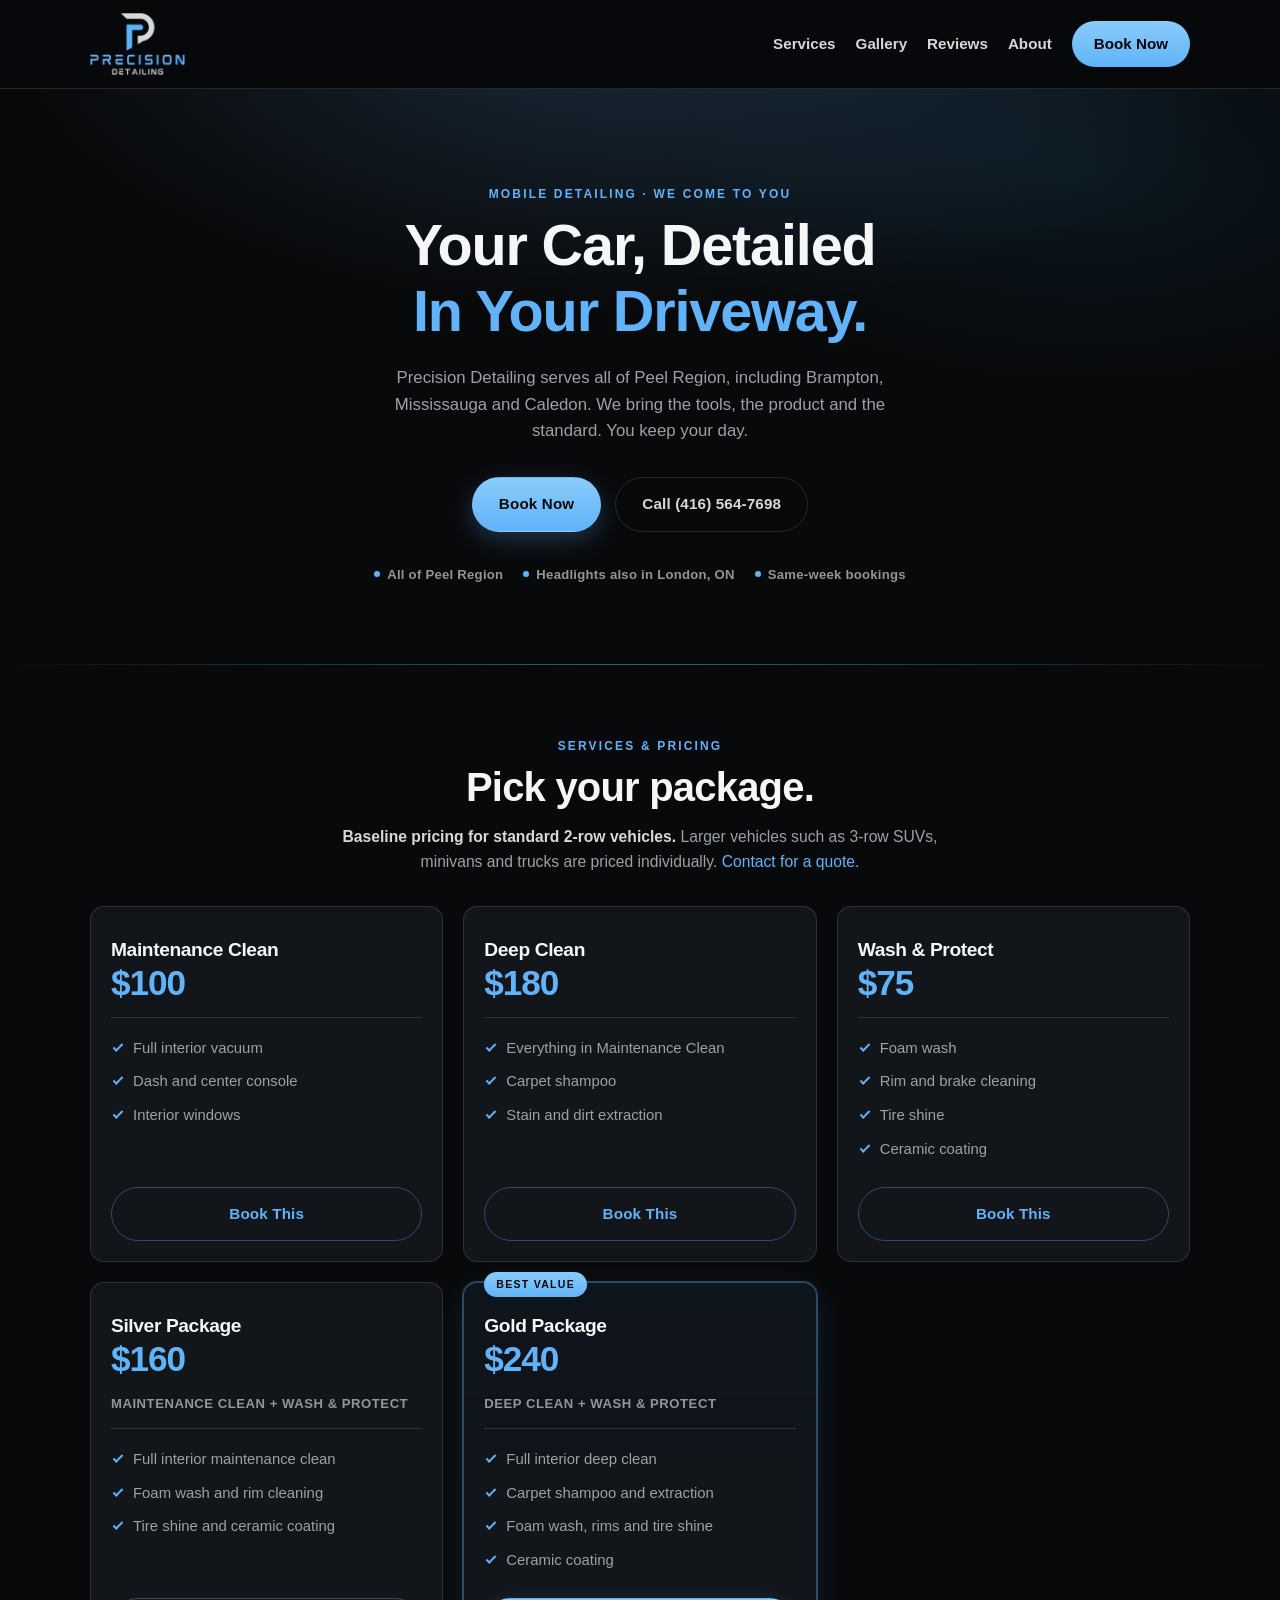
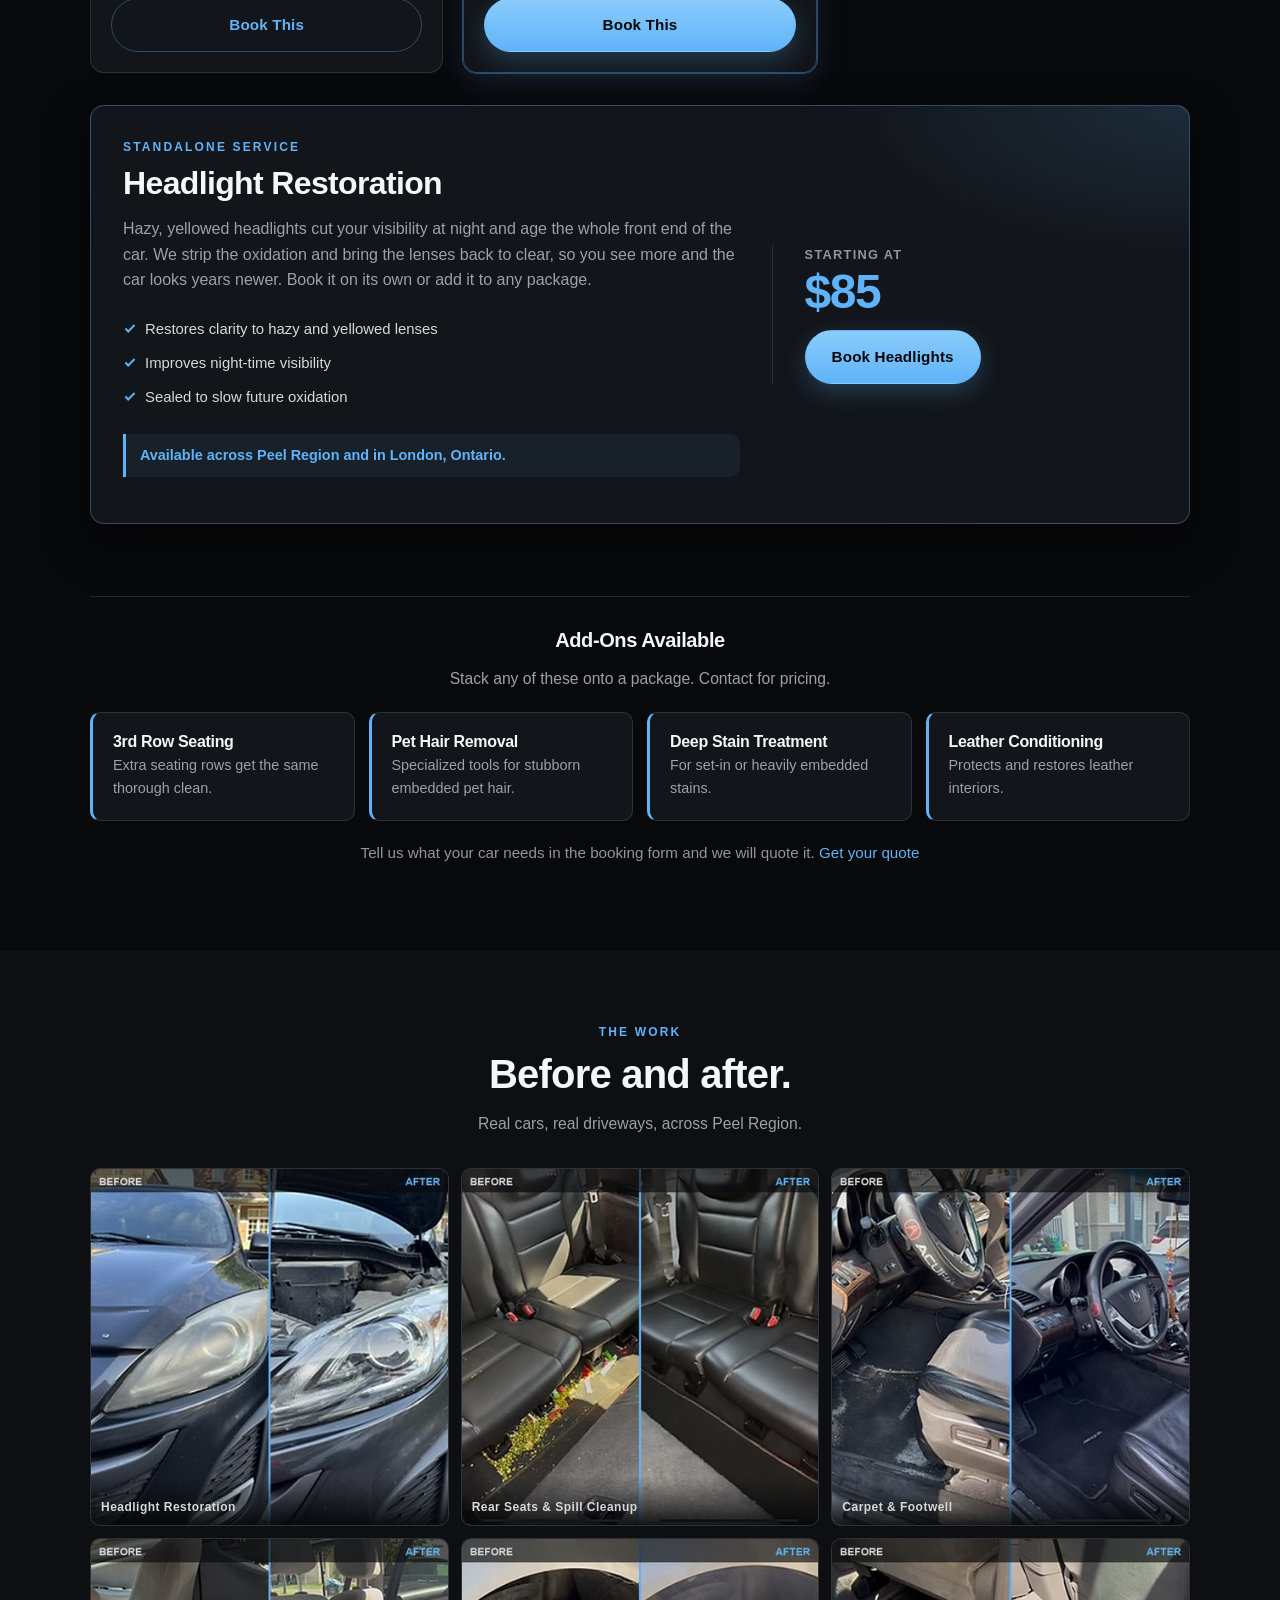
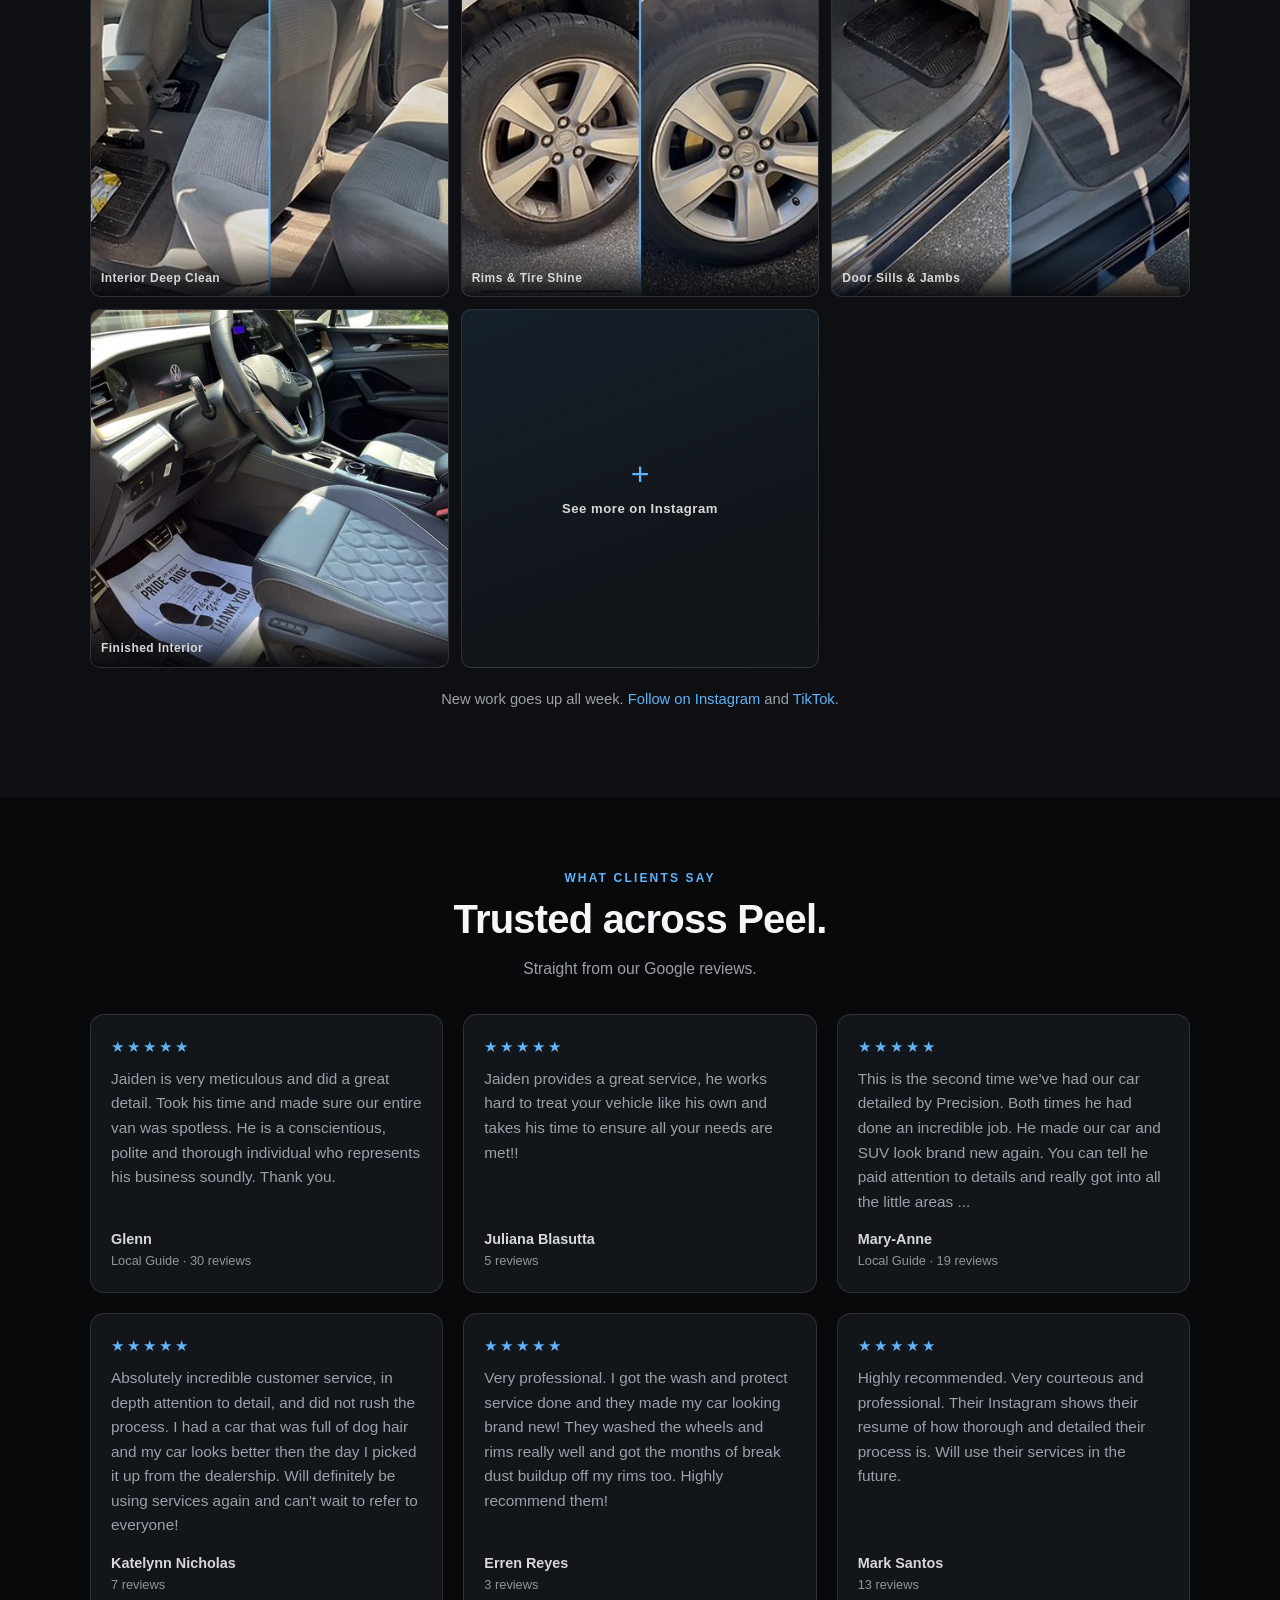
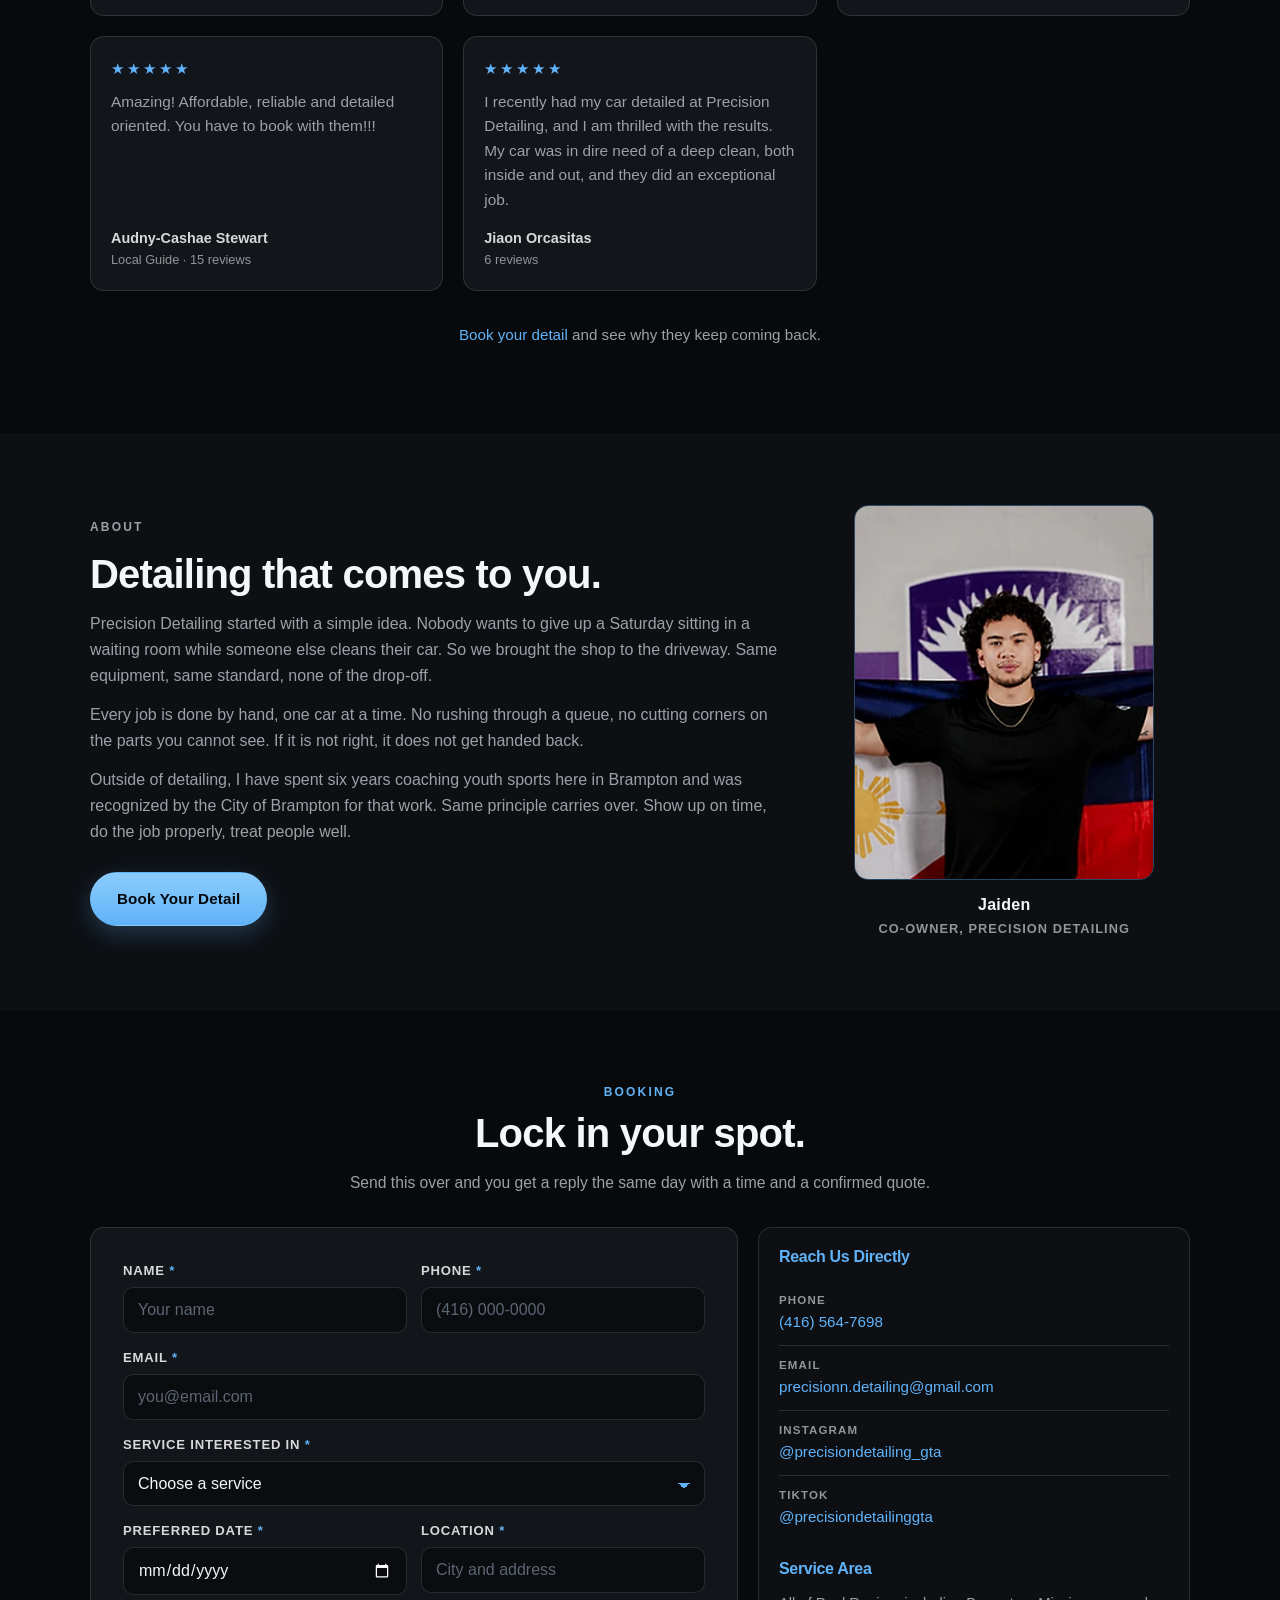
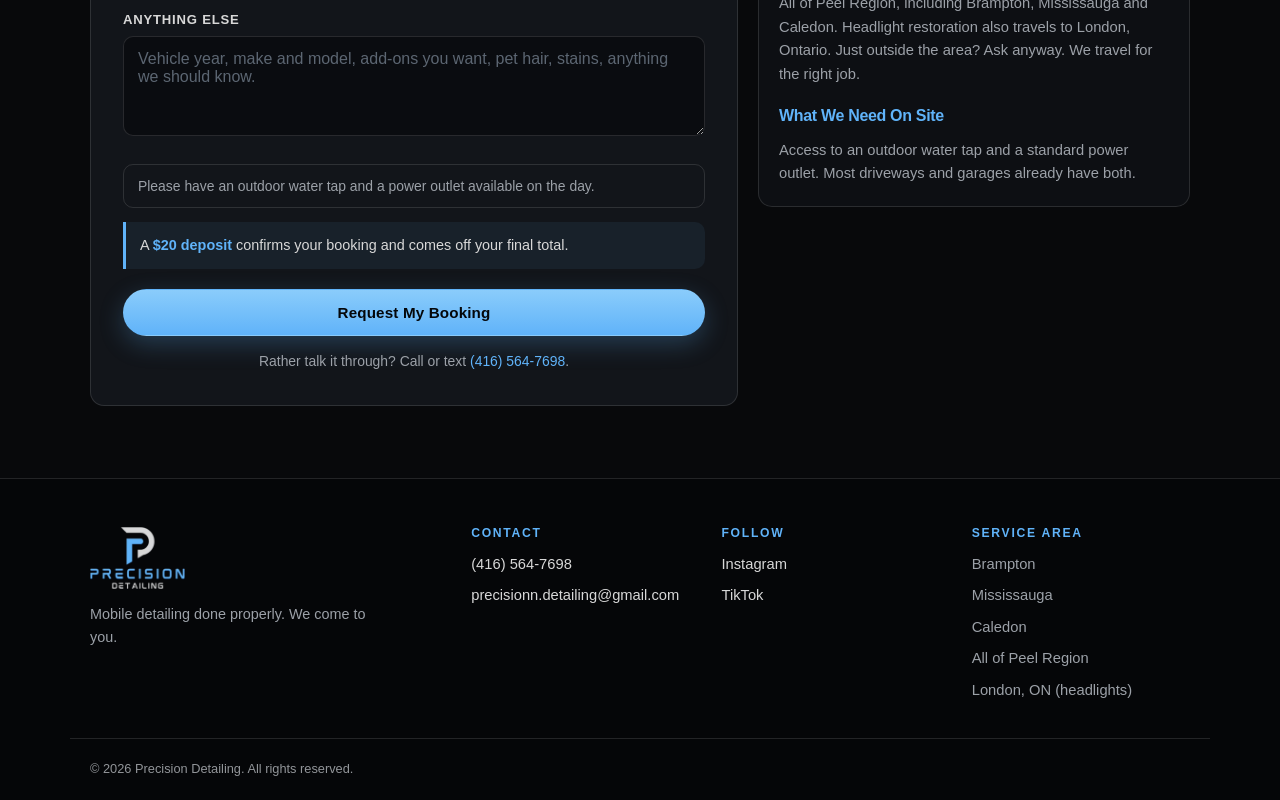
==== commit d6243f01: "Use the logo for link previews and sharpen the about photo Share previews showed the "Detailing in t" ====
--- a/index.html
+++ b/index.html
@@ -12,17 +12,27 @@
 <meta name="description" content="Precision Detailing brings professional mobile car detailing to your driveway across Peel Region, including Brampton, Mississauga and Caledon. Interior deep cleans, wash and ceramic protect, plus headlight restoration in Peel and London, Ontario. Book today.">
 <meta name="theme-color" content="#0A0B0D">
 
-<!-- UPDATE these two URLs once your real Netlify domain is live -->
 <link rel="canonical" href="https://precisiondetailinggta.ca/">
 <meta property="og:url" content="https://precisiondetailinggta.ca/">
 
-<!-- Social share preview, built from your Peel Region banner graphic.
-     Replace images/og-image.jpg with a 1200x630 photo if you prefer. -->
+<!-- Social share preview: the Precision Detailing logo on black, 1200x630.
+     These URLs must stay absolute - Facebook, LinkedIn, iMessage and
+     WhatsApp all ignore a relative og:image and show no preview at all. -->
 <meta property="og:type" content="website">
+<meta property="og:site_name" content="Precision Detailing">
 <meta property="og:title" content="Precision Detailing | Mobile Car Detailing, Brampton &amp; Mississauga">
 <meta property="og:description" content="We come to you. Interior deep cleans, wash and ceramic protect across Peel Region. Headlight restoration in Peel and London, Ontario.">
-<meta property="og:image" content="images/og-image.jpg">
+<meta property="og:image" content="https://precisiondetailinggta.ca/images/og-logo.jpg">
+<meta property="og:image:secure_url" content="https://precisiondetailinggta.ca/images/og-logo.jpg">
+<meta property="og:image:type" content="image/jpeg">
+<meta property="og:image:width" content="1200">
+<meta property="og:image:height" content="630">
+<meta property="og:image:alt" content="Precision Detailing logo">
 <meta name="twitter:card" content="summary_large_image">
+<meta name="twitter:title" content="Precision Detailing | Mobile Car Detailing, Brampton &amp; Mississauga">
+<meta name="twitter:description" content="We come to you. Interior deep cleans, wash and ceramic protect across Peel Region. Headlight restoration in Peel and London, Ontario.">
+<meta name="twitter:image" content="https://precisiondetailinggta.ca/images/og-logo.jpg">
+<meta name="twitter:image:alt" content="Precision Detailing logo">
 
 <!-- Favicon: your P mark, 256px on a black tile -->
 <link rel="icon" href="favicon.png" type="image/png">
@@ -470,10 +480,18 @@
          To swap the photo, drop a new file in images/ and update the src.
          A 4:5 crop fits the frame without any cropping surprises. -->
     <figure class="about-media">
-      <img src="images/about-photo.jpg"
-           srcset="images/about-photo.jpg 300w, images/about-photo-600.jpg 600w"
-           sizes="300px"
-           alt="Jaiden, co-owner of Precision Detailing" loading="lazy" decoding="async" width="300" height="375">
+      <!-- WebP first for browsers that take it, JPEG fallback for the rest.
+           Both carry a 600w candidate so 2x screens get the full-resolution
+           file instead of upscaling the 300w one. -->
+      <picture>
+        <source type="image/webp"
+                srcset="images/about-photo-300.webp 300w, images/about-photo-600.webp 600w"
+                sizes="300px">
+        <img src="images/about-photo.jpg"
+             srcset="images/about-photo.jpg 300w, images/about-photo-600.jpg 600w"
+             sizes="300px"
+             alt="Jaiden, co-owner of Precision Detailing" loading="lazy" decoding="async" width="300" height="375">
+      </picture>
       <figcaption>
         <strong>Jaiden</strong>
         <span>Co-Owner, Precision Detailing</span>
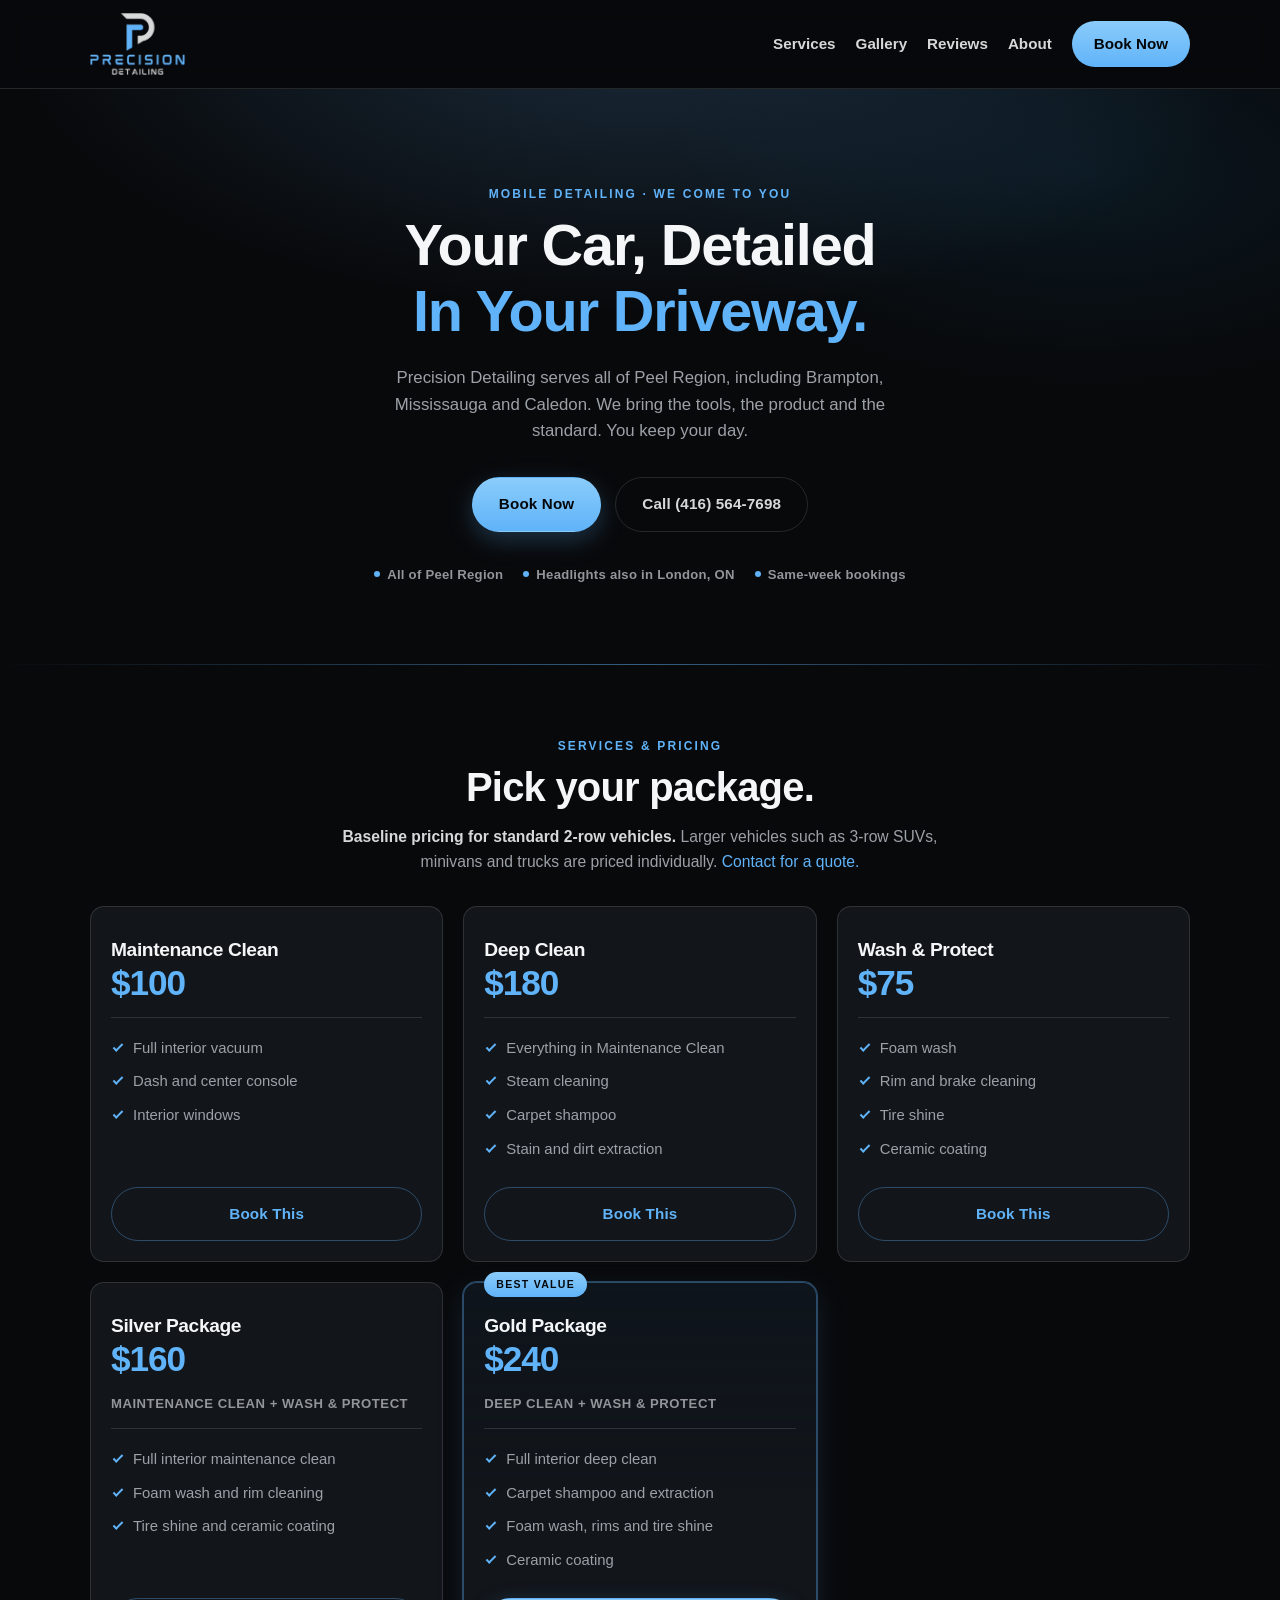
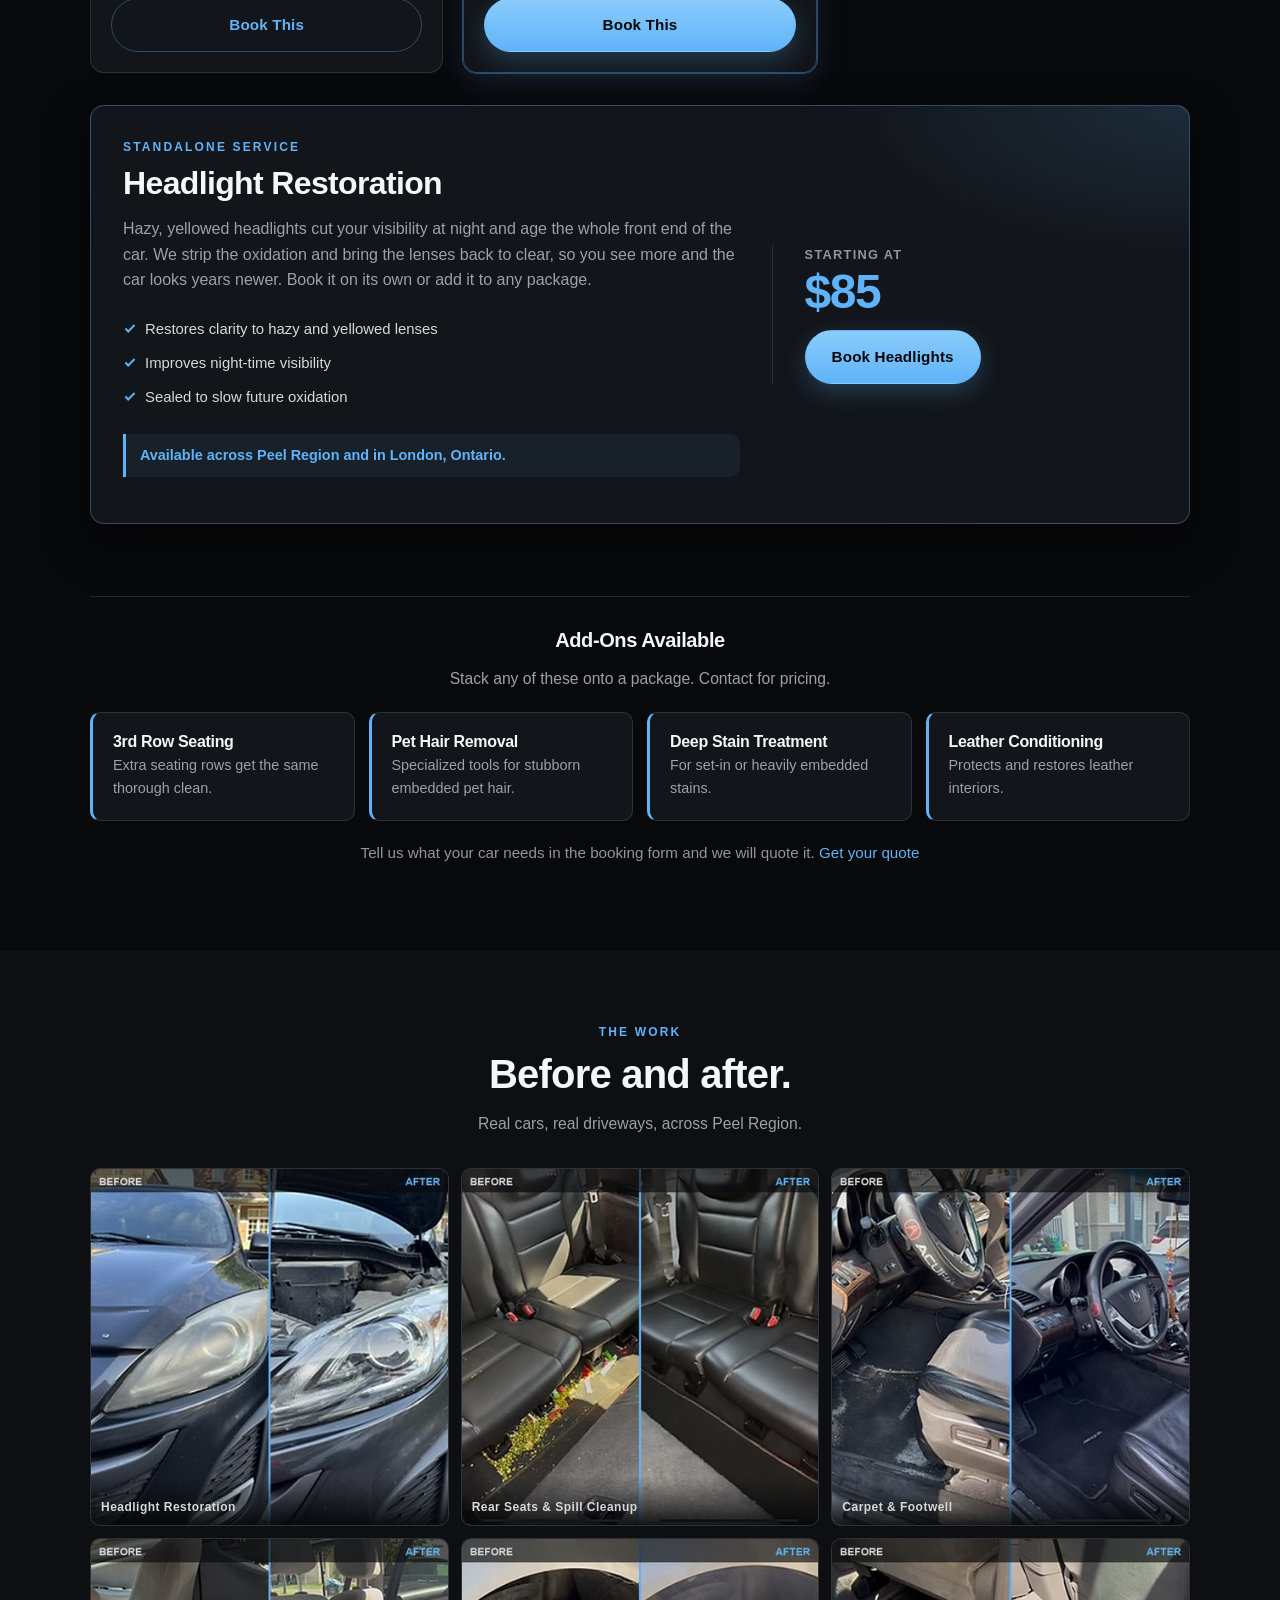
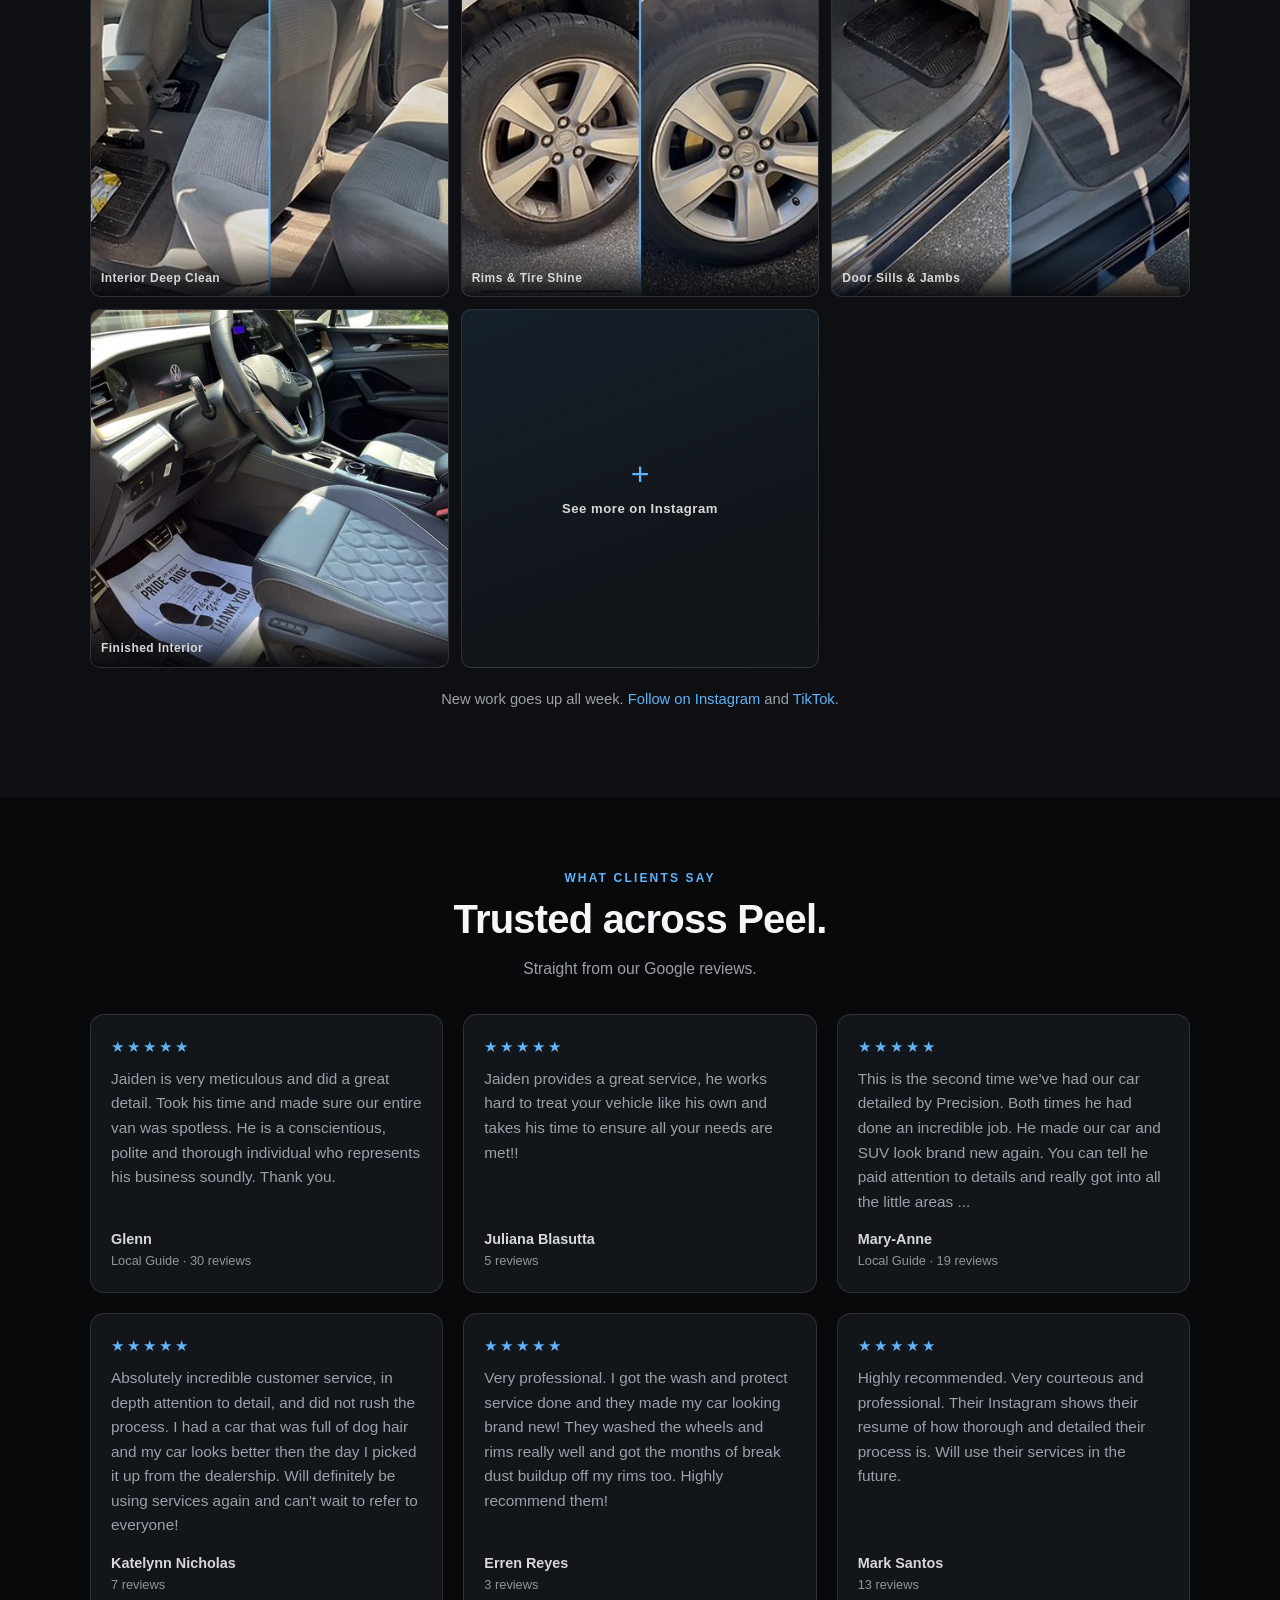
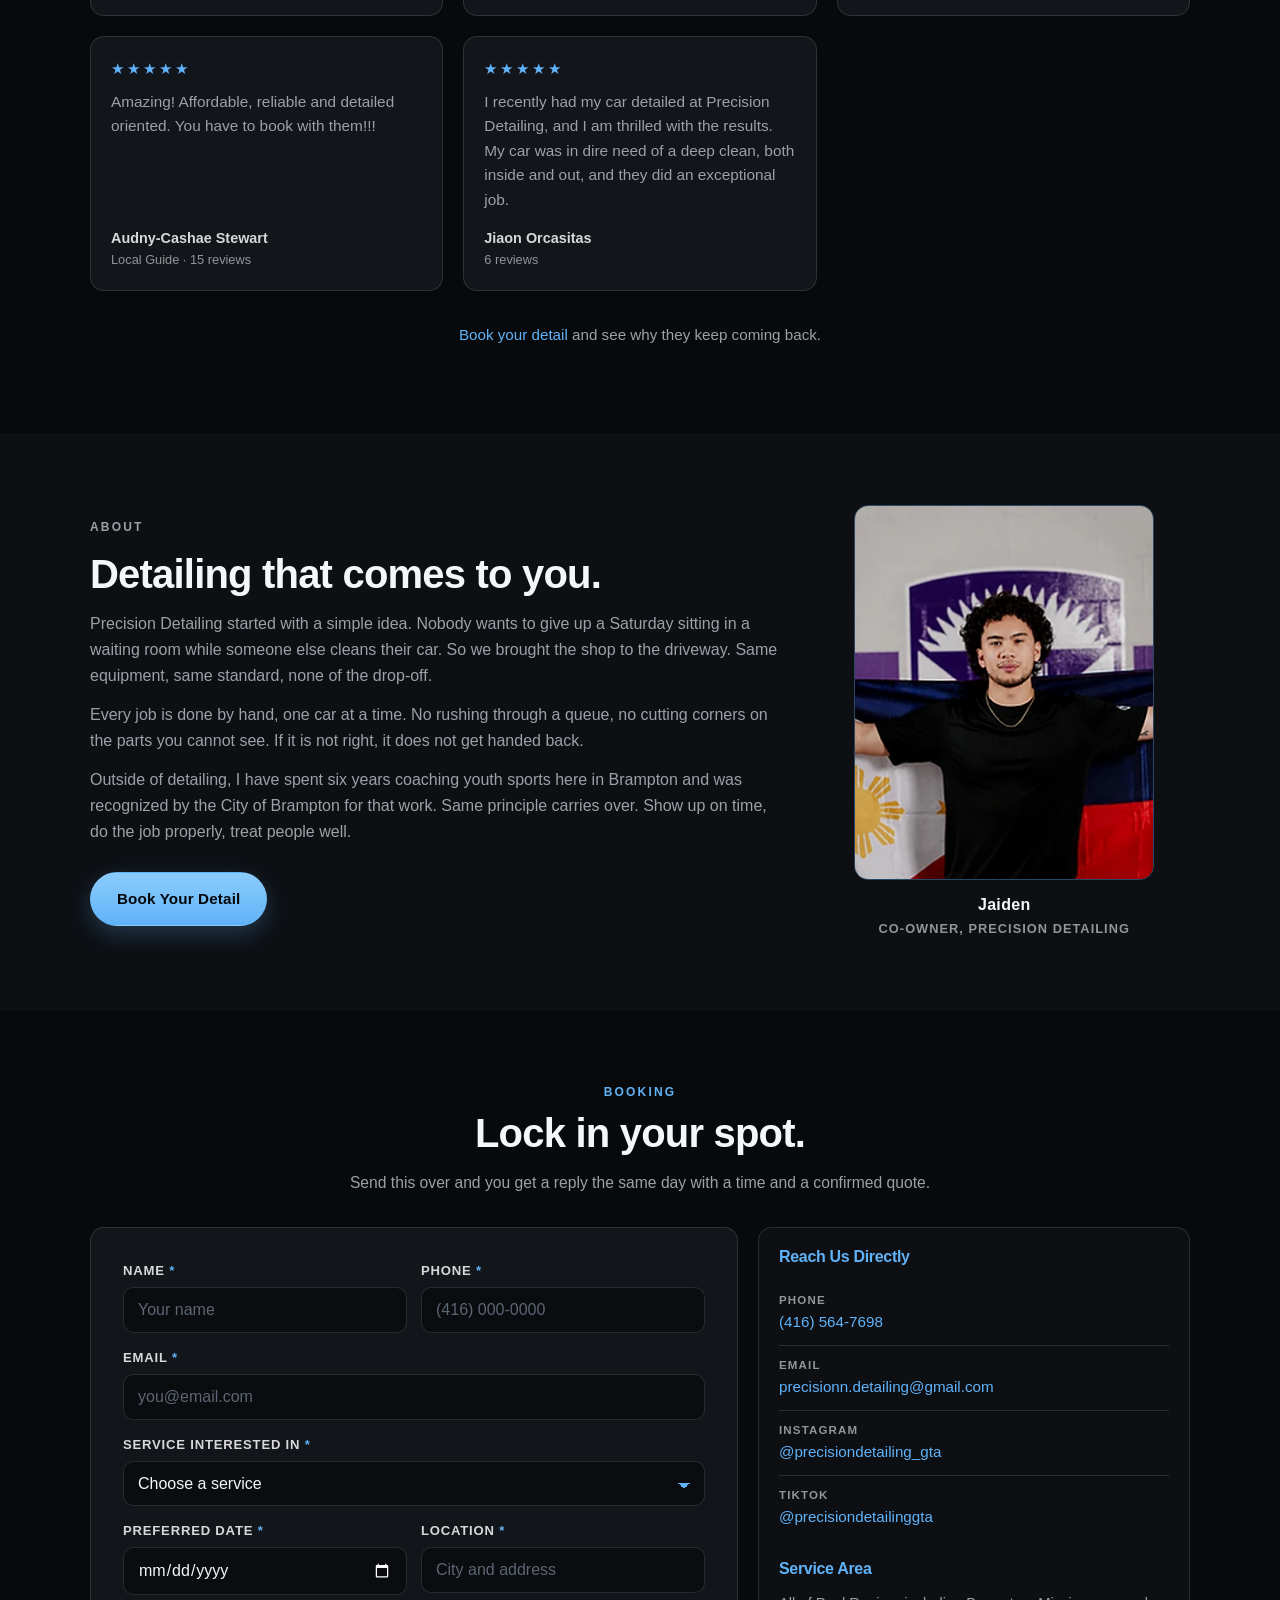
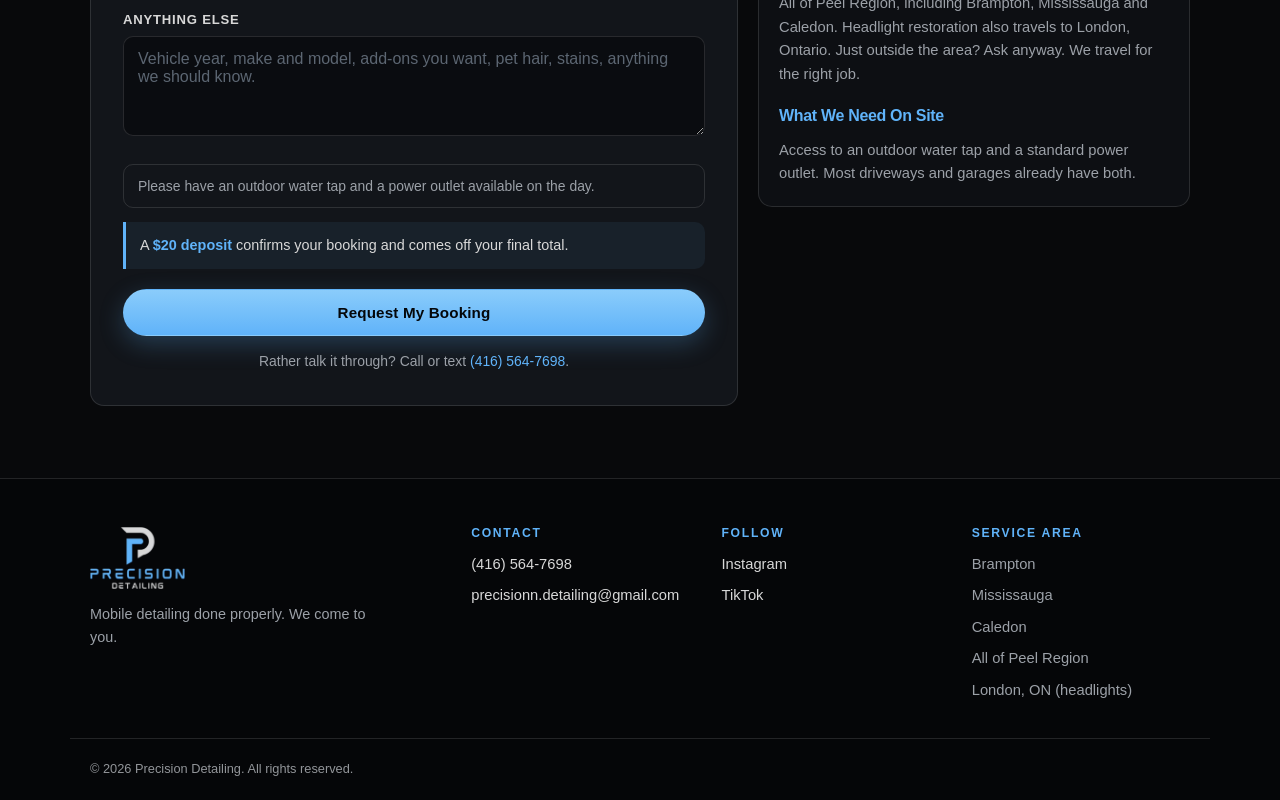
==== commit 2b231658: "Add steam cleaning to the Deep Clean service Steam cleaning was part of the Deep Clean but was not l" ====
--- a/index.html
+++ b/index.html
@@ -153,6 +153,7 @@
         <p class="card-price"><span class="price-value">$180</span></p>
         <ul class="card-list">
           <li>Everything in Maintenance Clean</li>
+          <li>Steam cleaning</li>
           <li>Carpet shampoo</li>
           <li>Stain and dirt extraction</li>
         </ul>
@@ -768,7 +769,7 @@
         "itemOffered": {
           "@type": "Service",
           "name": "Deep Clean",
-          "description": "Everything in the Maintenance Clean plus carpet shampoo and stain and dirt extraction."
+          "description": "Everything in the Maintenance Clean plus steam cleaning, carpet shampoo and stain and dirt extraction."
         }
       },
       {
